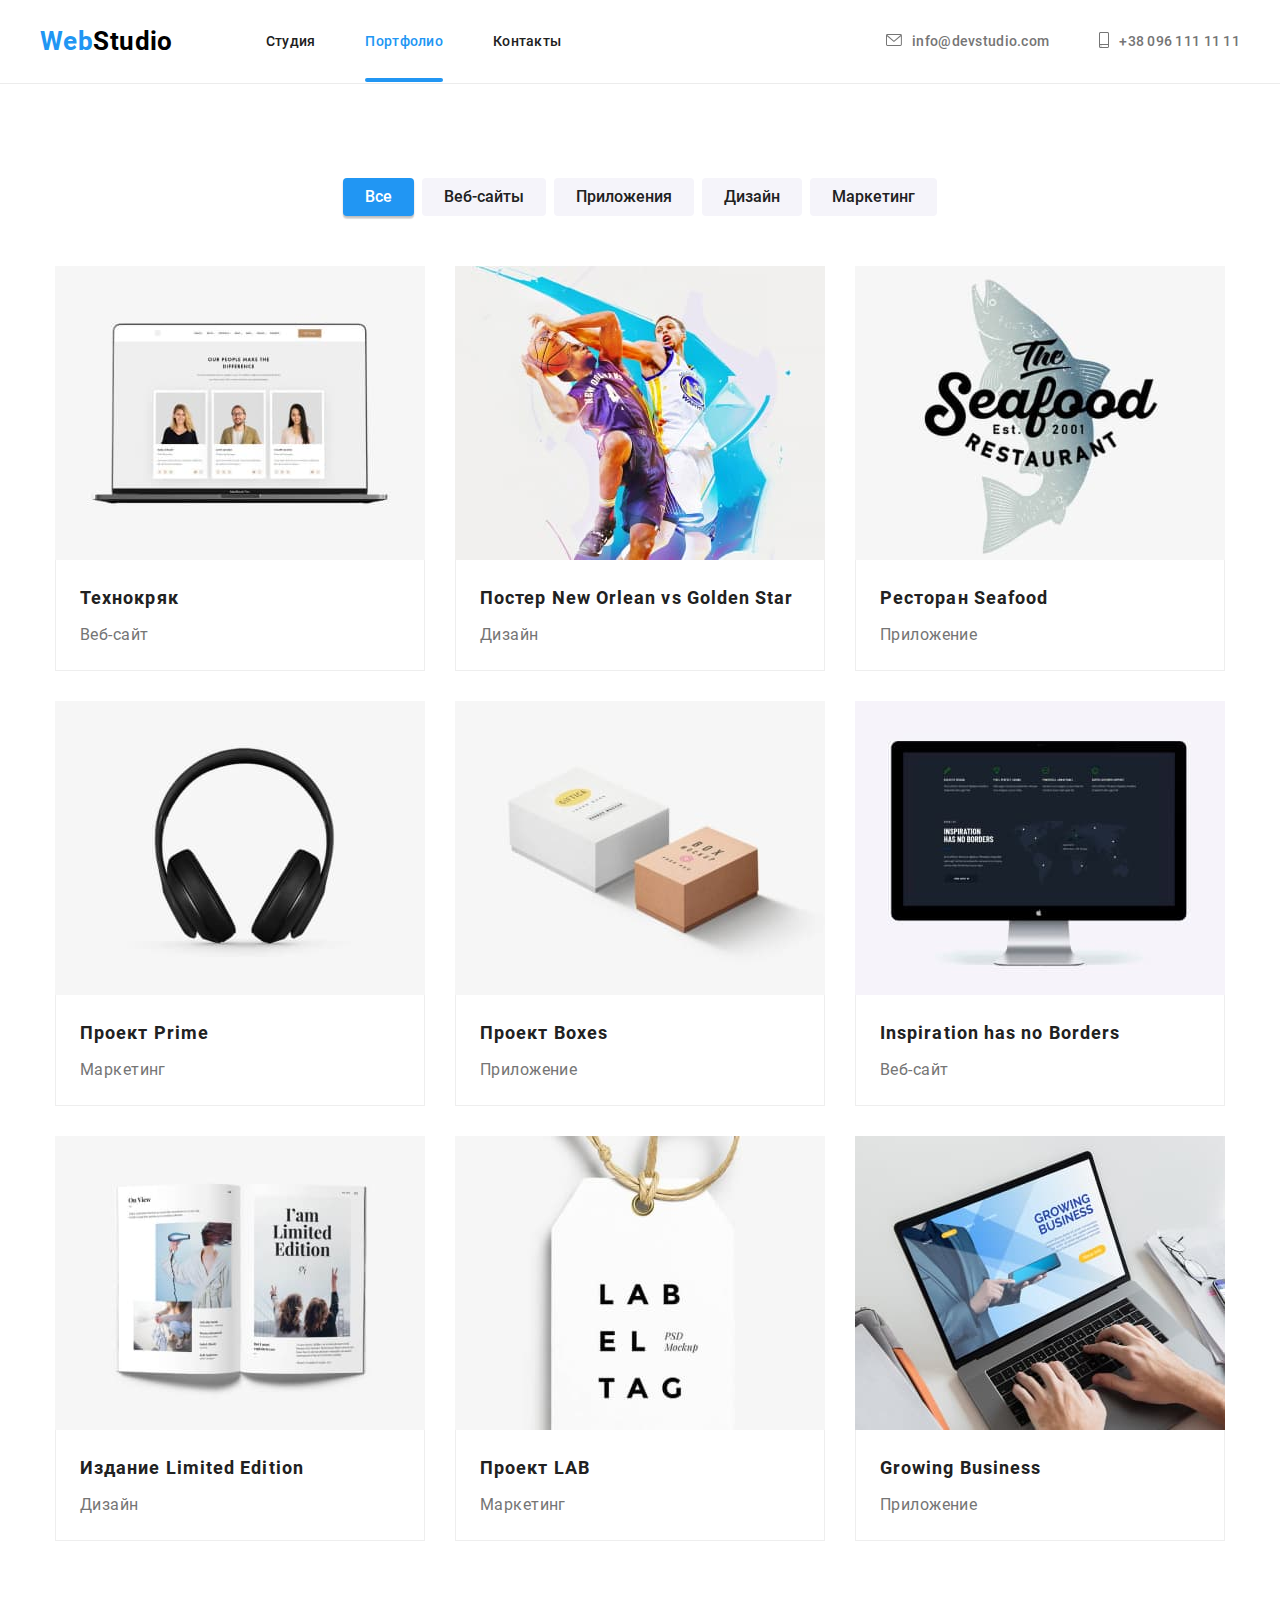
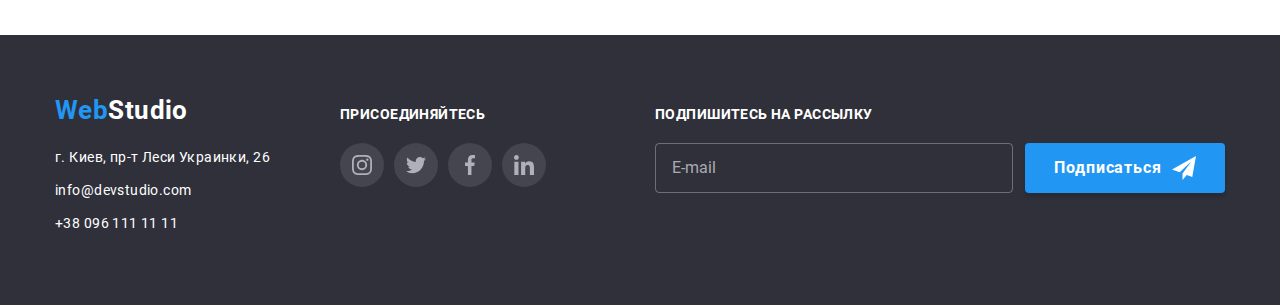
==== portfolio.html @ 5eff4877 "started HW08" ====
<!DOCTYPE html>
<html lang="ru">
  <head>
    <meta charset="UTF-8" />
    <meta http-equiv="X-UA-Compatible" content="IE=edge" />
    <meta name="viewport" content="width=device-width, initial-scale=1.0" />
    <title>WebStudio-Portfolio</title>
    <link rel="stylesheet" href="./css/main.min.css" />
  </head>
  <body>
    <!-- HEADER -->
    <header class="header" id="header">
      <div class="header__container container">
        <nav class="navigation">
          <a href="./index.html" class="logo link navigation__logo" lang="en"
            ><span class="logo__accent">Web</span>Studio</a
          >
          <ul class="navigation__list list">
            <li class="navigation__item">
              <a class="navigation__link link" href="./index.html">Студия</a>
            </li>
            <li class="navigation__item">
              <a class="navigation__link navigation__link--current link" href="./portfolio.html"
                >Портфолио</a
              >
            </li>
            <li class="navigation__item">
              <a class="navigation__link link" href="#contacts">Контакты</a>
            </li>
          </ul>
        </nav>
        <ul class="contacts list header__contacts">
          <li class="contacts__item">
            <a class="contacts__link link" href="mailto:info@devstudio.com" lang="en">
              <span class="contacts__iconwrapper">
                <svg class="contacts__icon contacts__icon--mail" width="16" height="12">
                  <use href="./images/icons.svg#mail"></use>
                </svg>
              </span>
              <span class="contacts__text">info@devstudio.com</span>
            </a>
          </li>
          <li class="contact__item">
            <a class="contacts__link link" href="tel:+380961111111">
              <span class="contacts__iconwrapper">
                <svg class="contacts__icon contacts__icon--phone" width="10" height="16">
                  <use href="./images/icons.svg#smartphone"></use>
                </svg>
              </span>
              <span class="contacts__text">+38 096 111 11 11</span>
            </a>
          </li>
        </ul>
      </div>
    </header>

    <main>
      <!-- COLLECTION -->
      <section class="section">
        <div class="container">
          <h2 class="title title--section visually-hidden">Портфолио</h2>
          <ul class="filters list">
            <li class="filters__item">
              <button type="button" class="filters__button filters__button--current button-base">
                Все
              </button>
            </li>
            <li class="filters__item">
              <button type="button" class="filters__button button-base">Веб-сайты</button>
            </li>
            <li class="filters__item">
              <button type="button" class="filters__button button-base">Приложения</button>
            </li>
            <li class="filters__item">
              <button type="button" class="filters__button button-base">Дизайн</button>
            </li>
            <li class="filters__item">
              <button type="button" class="filters__button button-base">Маркетинг</button>
            </li>
          </ul>
          <ul class="collection list">
            <li class="collection__item">
              <a href="#" class="collection__link link">
                <div class="product">
                  <div class="overlay-container product__container">
                    <img
                      class="product__img"
                      src="./images/portfolio/technocriak.jpg"
                      alt="Постер сайта Технокряк"
                      width="370"
                      height="294"
                    />
                    <div class="overlay">
                      <p class="overlay__content">
                        Технокряк это современная площадка распространения коронавируса. Компании
                        используют эту платформу для цифрового шпионажа и атак на защищённые сервера
                        конкурентов.
                      </p>
                    </div>
                  </div>
                  <div class="product__description">
                    <h3 class="product__title">Технокряк</h3>
                    <p class="product__text">Веб-сайт</p>
                  </div>
                </div>
              </a>
            </li>
            <li class="collection__item">
              <a href="#" class="collection__link link">
                <div class="product">
                  <div class="overlay-container product__container">
                    <img
                      class="product__img"
                      src="./images/portfolio/new-orlean.jpg"
                      alt="Постер New Orlean vs Golden Star"
                      width="370"
                      height="294"
                    />
                    <div class="overlay">
                      <p class="overlay__content">
                        Lorem ipsum dolor sit amet consectetur adipisicing elit. Recusandae
                        voluptatem pariatur voluptatibus aut? Culpa adipisci, quam nesciunt pariatur
                        exercitationem dignissimos?
                      </p>
                    </div>
                  </div>
                  <div class="product__description">
                    <h3 class="product__title">
                      Постер <span lang="en">New Orlean vs Golden Star</span>
                    </h3>
                    <p class="product__text">Дизайн</p>
                  </div>
                </div>
              </a>
            </li>
            <li class="collection__item">
              <a href="#" class="collection__link link">
                <div class="product">
                  <div class="overlay-container product__container">
                    <img
                      class="product__img"
                      src="./images/portfolio/seafood.jpg"
                      alt="Постер приложения Ресторан Seafood"
                      width="370"
                      height="294"
                    />
                    <div class="overlay">
                      <p class="overlay__content">
                        Lorem ipsum dolor sit amet consectetur, adipisicing elit. Velit sint maiores
                        atque magnam ab praesentium autem expedita quo itaque delectus?
                      </p>
                    </div>
                  </div>
                  <div class="product__description">
                    <h3 class="product__title">Ресторан <span lang="en">Seafood</span></h3>
                    <p class="product__text">Приложение</p>
                  </div>
                </div>
              </a>
            </li>
            <li class="collection__item">
              <a href="#" class="collection__link link">
                <div class="product">
                  <div class="overlay-container product__container">
                    <img
                      class="product__img"
                      src="./images/portfolio/prime.jpg"
                      alt="Постер Проект Prime"
                      width="370"
                      height="294"
                    />
                    <div class="overlay">
                      <p class="overlay__content">
                        Lorem ipsum dolor sit amet consectetur adipisicing elit. Quibusdam iusto
                        eius facilis debitis obcaecati nulla optio eos blanditiis tempora molestias.
                      </p>
                    </div>
                  </div>
                  <div class="product__description">
                    <h3 class="product__title">Проект <span lang="en">Prime</span></h3>
                    <p class="product__text">Маркетинг</p>
                  </div>
                </div>
              </a>
            </li>
            <li class="collection__item">
              <a href="#" class="collection__link link">
                <div class="product">
                  <div class="overlay-container product__container">
                    <img
                      class="product__img"
                      src="./images/portfolio/boxes.jpg"
                      alt="Постер приложения Проект Boxes"
                      width="370"
                      height="294"
                    />
                    <div class="overlay">
                      <p class="overlay__content">
                        Lorem ipsum dolor sit amet consectetur adipisicing elit. Reiciendis labore
                        totam minus doloremque ut obcaecati itaque quo exercitationem? Deleniti,
                        soluta.
                      </p>
                    </div>
                  </div>
                  <div class="product__description">
                    <h3 class="product__title">Проект <span lang="en">Boxes</span></h3>
                    <p class="product__text">Приложение</p>
                  </div>
                </div>
              </a>
            </li>
            <li class="collection__item">
              <a href="#" class="collection__link link">
                <div class="product">
                  <div class="overlay-container product__container">
                    <img
                      class="product__img"
                      src="./images/portfolio/borders.jpg"
                      alt="Постер сайта Inspiration has no Borders"
                      width="370"
                      height="294"
                    />
                    <div class="overlay">
                      <p class="overlay__content">
                        Lorem ipsum dolor sit amet consectetur adipisicing elit. Sunt harum
                        provident officia nihil beatae suscipit pariatur modi et recusandae omnis.
                      </p>
                    </div>
                  </div>
                  <div class="product__description">
                    <h3 class="product__title" lang="en">Inspiration has no Borders</h3>
                    <p class="product__text">Веб-сайт</p>
                  </div>
                </div>
              </a>
            </li>
            <li class="collection__item">
              <a href="#" class="collection__link link">
                <div class="product">
                  <div class="overlay-container product__container">
                    <img
                      class="product__img"
                      src="./images/portfolio/limited-edition.jpg"
                      alt="Постер Издание Limited Edition"
                      width="370"
                      height="294"
                    />
                    <div class="overlay">
                      <p class="overlay__content">
                        Lorem ipsum dolor sit amet consectetur adipisicing elit. Quia impedit vero
                        quibusdam veritatis ex eius recusandae ad, placeat iure fuga?
                      </p>
                    </div>
                  </div>
                  <div class="product__description">
                    <h3 class="product__title">Издание <span lang="en">Limited Edition</span></h3>
                    <p class="product__text">Дизайн</p>
                  </div>
                </div>
              </a>
            </li>
            <li class="collection__item">
              <a href="#" class="collection__link link">
                <div class="product">
                  <div class="overlay-container product__container">
                    <img
                      class="product__img"
                      src="./images/portfolio/lab.jpg"
                      alt="Постер Проект LAB"
                      width="370"
                      height="294"
                    />
                    <div class="overlay">
                      <p class="overlay__content">
                        Lorem ipsum dolor sit amet consectetur adipisicing elit. Quibusdam, quas. Ad
                        corporis sint temporibus! Architecto tempora laborum molestiae quae maxime.
                      </p>
                    </div>
                  </div>
                  <div class="product__description">
                    <h3 class="product__title">Проект <span lang="en">LAB</span></h3>
                    <p class="product__text">Маркетинг</p>
                  </div>
                </div>
              </a>
            </li>
            <li class="collection__item">
              <a href="#" class="collection__link link">
                <div class="product">
                  <div class="overlay-container product__container">
                    <img
                      class="product__img"
                      src="./images/portfolio/growing-business.jpg"
                      alt="Постер приложения Growing Business"
                      width="370"
                      height="294"
                    />
                    <div class="overlay">
                      <p class="overlay__content">
                        Lorem ipsum dolor sit amet consectetur adipisicing elit. Consequuntur
                        repellendus aperiam porro illo, assumenda nemo distinctio dolor! In, eius
                        quisquam.
                      </p>
                    </div>
                  </div>
                  <div class="product__description">
                    <h3 class="product__title" lang="en">Growing Business</h3>
                    <p class="product__text">Приложение</p>
                  </div>
                </div>
              </a>
            </li>
          </ul>
        </div>
      </section>
    </main>

    <!-- FOOTER -->
    <footer class="footer">
      <div class="container container--footer">
        <div class="footer__adress">
          <a class="logo logo--footer link" href="#header" lang="en"
            ><span class="logo__accent">Web</span>Studio</a
          >

          <address class="adress" id="contacts">
            <a
              class="adress__link link"
              href="https://goo.gl/maps/bzyYuuLkhP41vMup8"
              target="_blank"
              rel="noopener noreferrer"
              >г. Киев, пр-т Леси Украинки, 26</a
            >

            <ul class="adress__list list">
              <li class="adress__item">
                <a
                  class="adress__link adress__link--mail link"
                  href="mailto:info@devstudio.com"
                  lang="en"
                  >info@devstudio.com</a
                >
              </li>
              <li class="adress__item">
                <a class="adress__link adress__link--tel link" href="tel:+380961111111"
                  >+38 096 111 11 11</a
                >
              </li>
            </ul>
          </address>
        </div>
        <div class="footer__social">
          <p class="footer__title">присоединяйтесь</p>
          <ul class="social list">
            <li class="social__item">
              <a href="#" class="social__link social__link--footer link">
                <svg class="social__icon" width="20" height="20">
                  <use href="./images/icons.svg#instagram"></use>
                </svg>
              </a>
            </li>
            <li class="social__item">
              <a href="#" class="social__link social__link--footer link">
                <svg class="social__icon" width="20" height="20">
                  <use href="./images/icons.svg#twitter"></use>
                </svg>
              </a>
            </li>
            <li class="social__item">
              <a href="#" class="social__link social__link--footer link">
                <svg class="social__icon" width="20" height="20">
                  <use href="./images/icons.svg#facebook"></use>
                </svg>
              </a>
            </li>
            <li class="social__item">
              <a href="#" class="social__link social__link--footer link">
                <svg class="social__icon" width="20" height="20">
                  <use href="./images/icons.svg#linkedin"></use>
                </svg>
              </a>
            </li>
          </ul>
        </div>
        <div class="footer__subscription">
          <p class="footer__title">подпишитесь на рассылку</p>
          <form name="subscribe-form" class="footer__form">
            <input type="email" name="email" placeholder="E-mail" class="footer__input" required />
            <button type="submit" class="button button-base">
              <span class="button__container">
                <span class="button__text">Подписаться</span>
                <span class="button__iconwrapper">
                  <svg class="button__icon" width="24" height="24">
                    <use href="./images/icons.svg#subscribe"></use>
                  </svg>
                </span>
              </span>
            </button>
          </form>
        </div>
      </div>
    </footer>
  </body>
</html>
---- css/main.min.css ----
@font-face{font-family:'Raleway';font-style:normal;font-weight:700;src:url("../fonts/raleway/raleway-v22-latin-700.eot");src:local(""),url("../fonts/raleway/raleway-v22-latin-700.eot?#iefix") format("embedded-opentype"),url("../fonts/raleway/raleway-v22-latin-700.woff2") format("woff2"),url("../fonts/raleway/raleway-v22-latin-700.woff") format("woff"),url("../fonts/raleway/raleway-v22-latin-700.ttf") format("truetype"),url("../fonts/raleway/raleway-v22-latin-700.svg#Raleway") format("svg")}@font-face{font-family:'Roboto';font-style:normal;font-weight:400;src:url("../fonts/roboto/roboto-v27-latin_cyrillic-regular.eot");src:local(""),url("../fonts/roboto/roboto-v27-latin_cyrillic-regular.eot?#iefix") format("embedded-opentype"),url("../fonts/roboto/roboto-v27-latin_cyrillic-regular.woff2") format("woff2"),url("../fonts/roboto/roboto-v27-latin_cyrillic-regular.woff") format("woff"),url("../fonts/roboto/roboto-v27-latin_cyrillic-regular.ttf") format("truetype"),url("../fonts/roboto/roboto-v27-latin_cyrillic-regular.svg#Roboto") format("svg")}@font-face{font-family:'Roboto';font-style:normal;font-weight:500;src:url("../fonts/roboto/roboto-v27-latin_cyrillic-500.eot");src:local(""),url("../fonts/roboto/roboto-v27-latin_cyrillic-500.eot?#iefix") format("embedded-opentype"),url("../fonts/roboto/roboto-v27-latin_cyrillic-500.woff2") format("woff2"),url("../fonts/roboto/roboto-v27-latin_cyrillic-500.woff") format("woff"),url("../fonts/roboto/roboto-v27-latin_cyrillic-500.ttf") format("truetype"),url("../fonts/roboto/roboto-v27-latin_cyrillic-500.svg#Roboto") format("svg")}@font-face{font-family:'Roboto';font-style:normal;font-weight:700;src:url("../fonts/roboto/roboto-v27-latin_cyrillic-700.eot");src:local(""),url("../fonts/roboto/roboto-v27-latin_cyrillic-700.eot?#iefix") format("embedded-opentype"),url("../fonts/roboto/roboto-v27-latin_cyrillic-700.woff2") format("woff2"),url("../fonts/roboto/roboto-v27-latin_cyrillic-700.woff") format("woff"),url("../fonts/roboto/roboto-v27-latin_cyrillic-700.ttf") format("truetype"),url("../fonts/roboto/roboto-v27-latin_cyrillic-700.svg#Roboto") format("svg")}@font-face{font-family:'Roboto';font-style:normal;font-weight:900;src:url("../fonts/roboto/roboto-v27-latin_cyrillic-900.eot");src:local(""),url("../fonts/roboto/roboto-v27-latin_cyrillic-900.eot?#iefix") format("embedded-opentype"),url("../fonts/roboto/roboto-v27-latin_cyrillic-900.woff2") format("woff2"),url("../fonts/roboto/roboto-v27-latin_cyrillic-900.woff") format("woff"),url("../fonts/roboto/roboto-v27-latin_cyrillic-900.ttf") format("truetype"),url("../fonts/roboto/roboto-v27-latin_cyrillic-900.svg#Roboto") format("svg")}/*! modern-normalize v1.1.0 | MIT License | https://github.com/sindresorhus/modern-normalize */*,::before,::after{box-sizing:border-box}html{line-height:1.15;-webkit-text-size-adjust:100%;-moz-tab-size:4;tab-size:4}body{margin:0;font-family:system-ui,-apple-system,"Segoe UI",Roboto,Helvetica,Arial,sans-serif,"Apple Color Emoji","Segoe UI Emoji"}hr{height:0;color:inherit}abbr[title]{text-decoration:underline dotted}b,strong{font-weight:bolder}code,kbd,samp,pre{font-family:ui-monospace, SFMono-Regular, Consolas, 'Liberation Mono', Menlo, monospace;font-size:1em}small{font-size:80%}sub,sup{font-size:75%;line-height:0;position:relative;vertical-align:baseline}sub{bottom:-0.25em}sup{top:-0.5em}table{text-indent:0;border-color:inherit}button,input,optgroup,select,textarea{font-family:inherit;font-size:100%;line-height:1.15;margin:0}button,select{text-transform:none}button,[type='button'],[type='reset'],[type='submit']{-webkit-appearance:button}::-moz-focus-inner{border-style:none;padding:0}:-moz-focusring{outline:1px dotted ButtonText}:-moz-ui-invalid{box-shadow:none}legend{padding:0}progress{vertical-align:baseline}::-webkit-inner-spin-button,::-webkit-outer-spin-button{height:auto}[type='search']{-webkit-appearance:textfield;outline-offset:-2px}::-webkit-search-decoration{-webkit-appearance:none}::-webkit-file-upload-button{-webkit-appearance:button;font:inherit}summary{display:list-item}:root{--font-logotype: 'Raleway', serif, sans-serif;--main-font-regular: 'Roboto-main', serif, sans-serif;--secondary-font-regular: 'Roboto-main500', serif, sans-serif;--main-font-bold: 'Roboto-bold', serif, sans-serif;--main-font-black: 'Roboto-black', serif, sans-serif;--main-color-dark: #212121;--main-color-light: #ffffff;--secondary-color-dark: #000000;--secondary-color-light: #757575;--secondary-color-light-transp: rgba(255, 255, 255, 0.6);--background-color-dark: #2f303a;--background-color-light: #f5f4fa;--accent-color: #2196f3;--accent-color-hover: #188ce8;--icon-color-fill: #afb1b8;--header-color-border: #ececec;--main-text-size: 14px;--secondary-text-size: 16px;--main-text-letter-spacing: 0.03em;--main-transition-duration: 250ms;--main-transition-function: cubic-bezier(0.4, 0, 0.2, 1)}body{font-family:'Roboto', sans-serif;font-weight:400;font-size:var(--main-text-size);letter-spacing:var(--main-text-letter-spacing);color:var(--main-color-dark)}h1,h2,h3,h4,h5,h6,p,ul{font-size:inherit}img{display:block}h1,h2,h3,h4,h5,h6,p,ul{margin:0;padding:0}.section{padding:94px 0;text-align:center}.section--features{padding-bottom:47px}.section--services{padding-top:47px}.section--team{background-color:var(--background-color-light)}.container{margin:0 auto;padding:0 15px;max-width:1200px}.container--footer{display:flex}.list{list-style:none}.link{font-size:inherit;text-decoration:none;color:var(--main-color-dark)}.button-base{font-family:inherit;cursor:pointer;color:var(--main-color-dark)}.visually-hidden{position:absolute !important;clip:rect(1px 1px 1px 1px);clip:rect(1px, 1px, 1px, 1px);padding:0 !important;border:0 !important;height:1px !important;width:1px !important;overflow:hidden}.header{border-bottom:1px solid var(--header-color-border)}.header__container{display:flex;align-items:center;padding:24px 0 25px}.header__contacts{margin-left:auto}.navigation{display:flex;align-items:center}.navigation__logo{margin-right:93px}.navigation__list{display:flex;align-items:center}.navigation__item:not(:last-child){margin-right:50px}.navigation__link{display:block;padding:8px 0 7px;font-weight:500;line-height:1.14;letter-spacing:0.02em;transition:color var(--main-transition-duration) var(--main-transition-function)}.navigation__link:hover,.navigation__link:focus{color:var(--accent-color)}.navigation__link--current{position:relative;color:var(--accent-color)}.navigation__link--current::after{content:'';position:absolute;left:0;display:block;margin-top:29px;width:100%;height:4px;border-radius:2px;background-color:var(--accent-color)}.contacts{display:flex;align-items:center}.contacts__item:not(:last-child){margin-right:50px}.contacts__link{display:flex;align-items:center;padding:8px 0 6px;font-weight:500;line-height:1.14;letter-spacing:0.02em;color:var(--secondary-color-light);fill:var(--secondary-color-light);transition:color var(--main-transition-duration) var(--main-transition-function),fill var(--main-transition-duration) var(--main-transition-function)}.contacts__link:hover,.contacts__link:focus{color:var(--accent-color);fill:var(--accent-color)}.contacts__iconwrapper{margin-right:10px}.hero{margin:0 auto;padding:200px 0;max-width:1600px;min-height:600px;text-align:center;background-color:#c4c4c4;background-image:linear-gradient(rgba(47,48,58,0.4), rgba(47,48,58,0.4)),url(../images/studio/background-hero.jpg);background-size:cover;background-repeat:no-repeat;background-position:center}.hero__container{text-align:center}.hero__title{margin:0 auto 30px;max-width:610px;text-transform:uppercase;font-weight:900;font-size:44px;line-height:1.36;letter-spacing:0.06em;color:var(--main-color-light)}.features{display:flex;flex-wrap:wrap;margin-top:-30px;margin-left:-30px}.features__item{margin-top:30px;margin-left:30px;flex-basis:calc((100% - 120px) / 4);text-align:left}.features__container{display:flex;justify-content:center;align-items:center;margin-bottom:30px;height:120px;border-radius:4px;background-color:var(--background-color-light)}.features__title{margin-bottom:10px;text-transform:uppercase;font-weight:700;line-height:1.14}.features__text{line-height:1.71;color:var(--secondary-color-light)}.services{display:flex;flex-wrap:wrap;margin-top:-30px;margin-left:-30px}.services__item{margin-top:30px;margin-left:30px;flex-basis:calc((100% - 90px) / 3)}.services__container{position:absolute;bottom:0;left:0;padding:27px 15px;width:100%;text-align:center;background-color:var(--background-color-dark);opacity:0.8}.services__title{text-transform:uppercase;font-weight:700;line-height:1.14;color:var(--main-color-light)}.team{display:flex;flex-wrap:wrap;margin-top:-30px;margin-left:-30px}.team__item{margin-top:30px;margin-left:30px;flex-basis:calc((100% - 120px) / 4)}.teammate{margin:0 auto;border-radius:0px 0px 4px 4px;background-color:var(--main-color-light);box-shadow:0px 1px 3px rgba(0,0,0,0.12),0px 1px 1px rgba(0,0,0,0.14),0px 2px 1px rgba(0,0,0,0.2)}.teammate__container{padding:30px 0;font-size:var(--secondary-text-size);line-height:1.19}.teammate__title{margin-bottom:10px;font-weight:500;font-size:var(--secondary-text-size);line-height:1.19}.teammate__text{margin-bottom:16px;color:var(--secondary-color-light)}.clients{display:flex;flex-wrap:wrap;justify-content:left;margin-top:-30px;margin-left:-30px}.clients__item{width:170px;height:92px;margin-top:30px;margin-left:30px;flex-basis:calc((100% - 180px) / 6)}.clients__link{display:flex;justify-content:center;align-items:center;width:100%;height:100%;border:1px solid var(--icon-color-fill);border-radius:4px;fill:var(--icon-color-fill);transition:border-color var(--main-transition-duration) var(--main-transition-function),fill var(--main-transition-duration) var(--main-transition-function)}.clients__link:hover,.clients__link:focus{fill:var(--accent-color);border-color:var(--accent-color)}.footer{padding:60px 0;background-color:var(--background-color-dark)}.footer__adress{margin-right:70px}.footer__social{margin-top:12px;margin-right:93px}.footer__subscription{margin-top:12px;margin-left:auto}.footer__title{margin-bottom:20px;text-transform:uppercase;font-weight:700;font-size:var(--main-text-size);line-height:1.14;letter-spacing:var(--main-text-letter-spacing);color:var(--main-color-light)}.footer__form{display:flex;align-items:center}.footer__input{margin-right:12px;width:358px;padding:14px 16px;border:1px solid rgba(255,255,255,0.3);border-radius:4px;font-size:var(--secondary-text-size);line-height:1.25;color:var(--main-color-light);background-color:transparent;outline:none}.footer__input:focus{border-color:var(--accent-color)}.footer__input::placeholder{color:var(--secondary-color-light-transp)}.adress__item:not(:last-child){margin-bottom:9px}.adress__link{display:block;margin-bottom:9px;font-style:normal;line-height:1.71;color:var(--main-color-light);transition:color var(--main-transition-duration) var(--main-transition-function)}.adress__link:hover,.adress__link:focus{color:var(--accent-color)}.filters{display:flex;justify-content:center;margin-bottom:50px}.filters__item:not(:last-child){margin-right:8px}.filters__button{padding:6px 22px;border:none;border-radius:4px;text-align:center;font-weight:500;font-size:var(--secondary-text-size);line-height:1.63;background-color:var(--background-color-light);transition:color var(--main-transition-duration) var(--main-transition-function),background-color var(--main-transition-duration) var(--main-transition-function),box-shadow var(--main-transition-duration) var(--main-transition-function)}.filters__button--current{color:var(--main-color-light);background-color:var(--accent-color);box-shadow:0px 3px 1px rgba(0,0,0,0.1),0px 1px 2px rgba(0,0,0,0.08),0px 2px 2px rgba(0,0,0,0.12)}.filters__button:hover,.filters__button:focus{color:var(--main-color-light);background-color:var(--accent-color);box-shadow:0px 3px 1px rgba(0,0,0,0.1),0px 1px 2px rgba(0,0,0,0.08),0px 2px 2px rgba(0,0,0,0.12)}.collection{display:flex;flex-wrap:wrap;margin-top:-30px;margin-left:-30px}.collection__item{margin-top:30px;margin-left:30px;flex-basis:calc((100% - 90px) / 3)}.collection__link{display:block;transition:box-shadow var(--main-transition-duration) var(--main-transition-function)}.collection__link:hover,.collection__link:focus{box-shadow:0px 1px 1px rgba(0,0,0,0.12),0px 4px 4px rgba(0,0,0,0.06),1px 4px 6px rgba(0,0,0,0.16)}.collection__link:hover .overlay,.collection__link:focus .overlay{transform:translateY(-100%)}.product{margin:0 auto;box-sizing:border-box;background-color:var(--main-color-light)}.product__container{overflow:hidden}.product__description{margin:0;padding:20px 24px;border-left:1px solid #eeeeee;border-right:1px solid #eeeeee;border-bottom:1px solid #eeeeee;text-align:left}.product__title{margin-bottom:4px;font-weight:700;font-size:18px;line-height:2;letter-spacing:0.06em}.product__text{font-size:var(--secondary-text-size);line-height:1.88;color:var(--secondary-color-light)}.logo{display:block;font-weight:700;font-size:26px;line-height:1.19;color:var(--secondary-color-dark)}.logo--footer{margin-right:0;margin-bottom:20px;padding:0;color:var(--main-color-light)}.logo__accent{color:var(--accent-color)}.button{padding:10px;min-width:200px;border:none;border-radius:4px;font-weight:700;font-size:var(--secondary-text-size);line-height:1.88;text-align:center;letter-spacing:0.06em;color:var(--main-color-light);background-color:#2196f3;box-shadow:0px 4px 4px rgba(0,0,0,0.15);transition:background-color var(--main-transition-duration) var(--main-transition-function)}.button__container{display:flex;align-items:center;justify-content:center}.button__text{margin-right:10px}.button__iconwrapper{display:flex;justify-content:center;align-items:center;width:24px;height:24px;fill:var(--main-color-light)}.button:hover,.button:focus{background-color:var(--accent-color-hover)}.title{font-weight:700;font-size:36px;line-height:1.17}.title--section{margin-bottom:50px}.social{display:flex;justify-content:center}.social__item{width:44px;height:44px}.social__item:not(:last-child){margin-right:10px}.social__link{display:flex;justify-content:center;align-items:center;width:100%;height:100%;border-radius:50%;fill:var(--icon-color-fill);transition:background-color var(--main-transition-duration) var(--main-transition-function),fill var(--main-transition-duration) var(--main-transition-function)}.social__link--footer{background-color:rgba(255,255,255,0.1)}.social__link:hover,.social__link:focus{background-color:var(--accent-color);fill:var(--main-color-light)}.overlay-container{position:relative}.overlay{position:absolute;top:100%;left:0;padding:63px 24px;width:100%;height:100%;overflow-y:auto;background-color:rgba(33,150,243,0.9);transition:transform var(--main-transition-duration) var(--main-transition-function)}.overlay__content{text-align:left;font-size:18px;line-height:1.56;color:var(--main-color-light)}.backdrop{position:fixed;top:0;left:0;width:100vw;height:100vh;background-color:rgba(0,0,0,0.2);opacity:1;transition:opacity var(--main-transition-duration) var(--main-transition-function),visibility var(--main-transition-duration) var(--main-transition-function)}.backdrop.is-hidden{opacity:0;visibility:hidden;pointer-events:none}.modal{position:absolute;top:50%;left:50%;transform:translate(-50%, -50%) scale(1);width:528px;height:581px;border-radius:4px;background-color:var(--main-color-light);box-shadow:0px 1px 3px rgba(0,0,0,0.12),0px 1px 1px rgba(0,0,0,0.14),0px 2px 1px rgba(0,0,0,0.2);transition:transform var(--main-transition-duration) var(--main-transition-function)}.backdrop.is-hidden .modal{transform:translate(-50%, -50%) scale(0.5)}.modal__closer{position:absolute;top:8px;right:8px;display:flex;justify-content:center;align-items:center;width:30px;height:30px;border-radius:50%;border:1px solid rgba(0,0,0,0.1);cursor:pointer;background-color:var(--main-color-light);fill:var(--logo-color);transition:fill var(--main-transition-duration) var(--main-transition-function)}.modal__closer:hover,.modal__closer:focus{fill:var(--accent-color)}.form{padding:40px;display:flex;flex-direction:column}.form__group{margin-bottom:20px}.form__group--checkbox{margin-bottom:30px}.form__text{margin-bottom:12px;text-align:center;font-weight:700;font-size:20px;line-height:1.15}.form__container{display:flex;flex-direction:column;margin-bottom:10px}.form__container--comments{margin-bottom:0}.form__container--submit{display:flex;justify-content:center;align-items:center}.form__label{font-size:12px;line-height:1.17;letter-spacing:0.01em;color:var(--secondary-color-light)}.form__label--checkbox{display:flex;flex-direction:row;margin-bottom:0;align-items:center}.form__inputwrapper{position:relative;display:inline-block;width:100%;margin-top:4px;fill:var(--main-color-dark);transition:fill var(--main-transition-duration) var(--main-transition-function)}.form__input{padding-top:12px;padding-bottom:12px;padding-right:12px;padding-left:42px;width:100%;border:1px solid rgba(33,33,33,0.2);border-radius:4px;font-size:var(--secondary-text-size);outline:none;transition:border-color var(--main-transition-duration) var(--main-transition-function)}.form__input:focus{border-color:var(--accent-color)}.form__iconwrapper{position:absolute;top:50%;left:13px;transform:translateY(-50%);display:flex;justify-content:center;align-items:center;width:18px;height:18px;fill:var(--secondary-color-dark)}.form__input:focus+.form__iconwrapper{fill:var(--accent-color)}.form__textarea{margin-top:4px;width:100%;height:120px;padding:12px 16px;resize:none;height:120px;border-radius:4px;font-size:var(--secondary-text-size);outline:none;transition:border-color var(--main-transition-duration) var(--main-transition-function)}.form__textarea::placeholder{font-size:12px;line-height:1.17;letter-spacing:0.01em;color:rgba(117,117,117,0.5)}.form__textarea:placeholder-shown{border:1px solid rgba(33,33,33,0.2)}.form__textarea:not(:placeholder-shown),.form__textarea:focus{border-color:var(--accent-color)}.form__wrapper--checkbox{display:flex;justify-content:center;align-items:center;margin-right:7px;width:16px;height:15px;cursor:pointer;border:1px solid var(--main-color-dark);border-radius:2px;fill:var(--main-color-light)}.form__checkbox:checked+.form__wrapper--checkbox{border-color:var(--accent-color);background-color:var(--accent-color)}.form__check{width:100%;height:100%}.form__wrapper--text{line-height:1.71;color:var(--secondary-color-light)}.form__link{color:var(--accent-color);text-decoration:underline}
/*# sourceMappingURL=main.min.css.map */
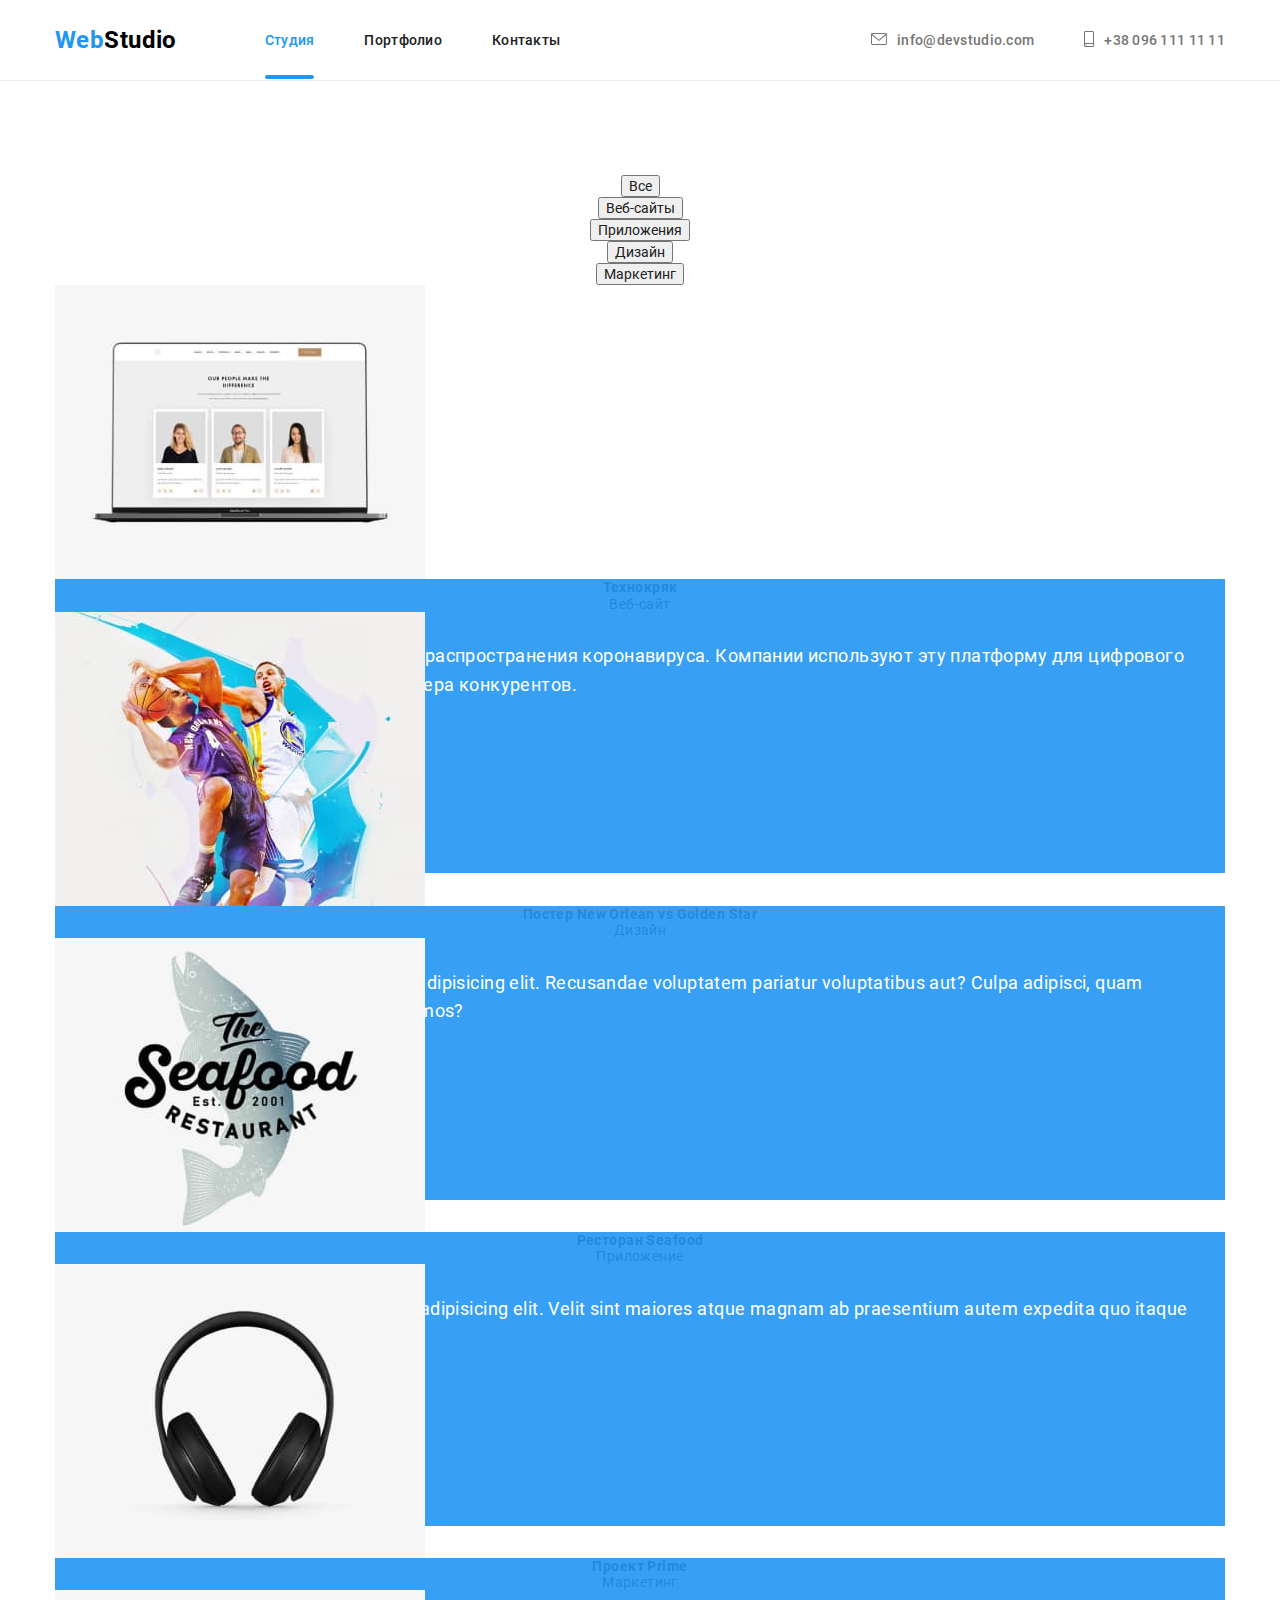
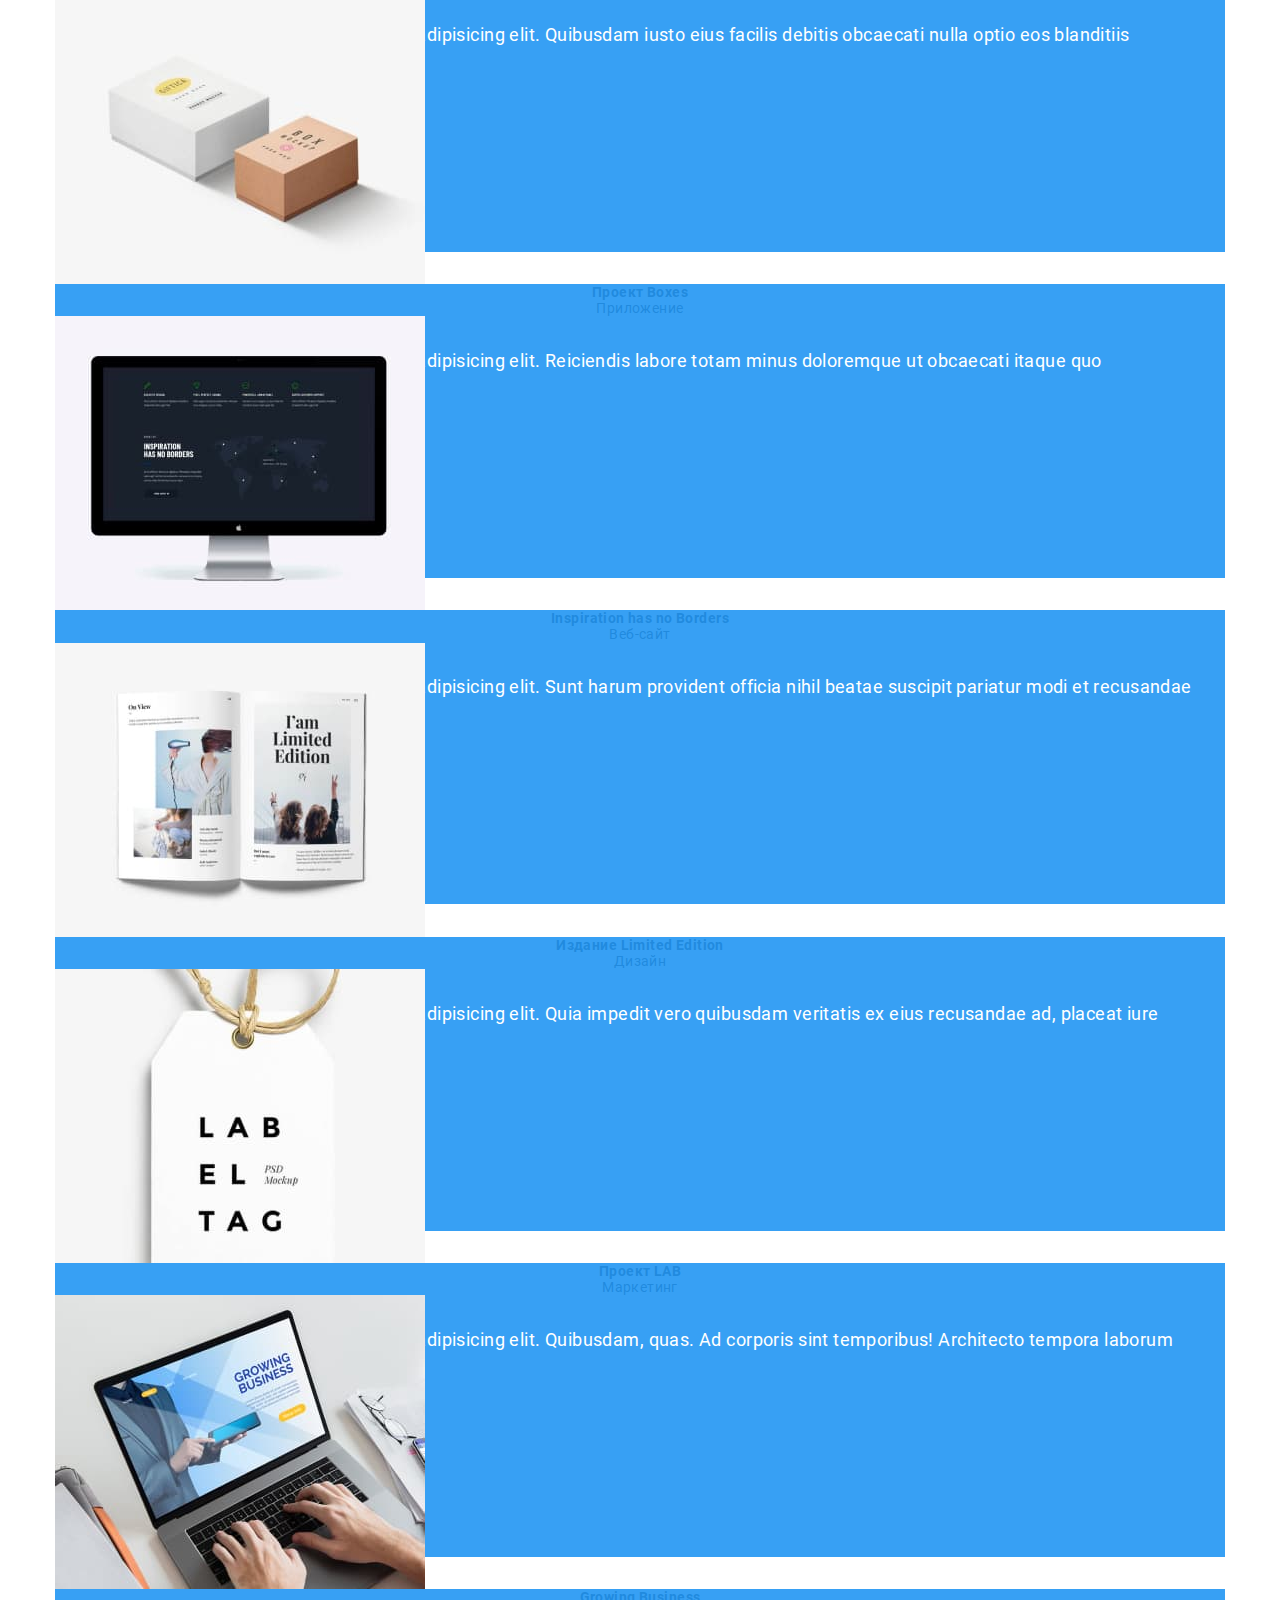
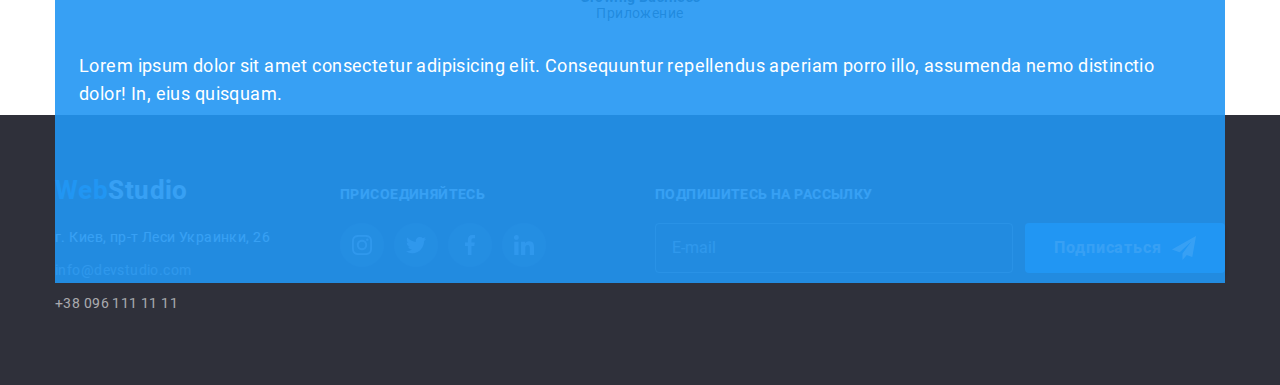
==== commit 19debe60: "header done" ====
--- a/portfolio.html
+++ b/portfolio.html
@@ -11,18 +11,27 @@
     <!-- HEADER -->
     <header class="header" id="header">
       <div class="header__container container">
+        <div class="menu">
+          <a href="./index.html" class="logo link" lang="en"
+            ><span class="logo__accent">Web</span>Studio</a
+          >
+          <div class="menu__container">
+            <svg class="menu__icon" width="40" height="40">
+              <use href="./images/icons.svg#menu"></use>
+            </svg>
+          </div>
+        </div>
+
         <nav class="navigation">
-          <a href="./index.html" class="logo link navigation__logo" lang="en"
-            ><span class="logo__accent">Web</span>Studio</a
+          <a href="./index.html" class="navigation__logo link" lang="en"
+            ><span class="navigation__logo--accent">Web</span>Studio</a
           >
           <ul class="navigation__list list">
             <li class="navigation__item">
-              <a class="navigation__link link" href="./index.html">Студия</a>
+              <a class="navigation__link navigation__link--current link" href="#header">Студия</a>
             </li>
             <li class="navigation__item">
-              <a class="navigation__link navigation__link--current link" href="./portfolio.html"
-                >Портфолио</a
-              >
+              <a class="navigation__link link" href="./portfolio.html">Портфолио</a>
             </li>
             <li class="navigation__item">
               <a class="navigation__link link" href="#contacts">Контакты</a>
@@ -319,8 +328,8 @@
     <footer class="footer">
       <div class="container container--footer">
         <div class="footer__adress">
-          <a class="logo logo--footer link" href="#header" lang="en"
-            ><span class="logo__accent">Web</span>Studio</a
+          <a class="footer__logo link" href="#header" lang="en"
+            ><span class="footer__logo--accent">Web</span>Studio</a
           >
 
           <address class="adress" id="contacts">
@@ -386,16 +395,18 @@
           <p class="footer__title">подпишитесь на рассылку</p>
           <form name="subscribe-form" class="footer__form">
             <input type="email" name="email" placeholder="E-mail" class="footer__input" required />
-            <button type="submit" class="button button-base">
-              <span class="button__container">
-                <span class="button__text">Подписаться</span>
-                <span class="button__iconwrapper">
-                  <svg class="button__icon" width="24" height="24">
-                    <use href="./images/icons.svg#subscribe"></use>
-                  </svg>
+            <div class="footer__wrapper">
+              <button type="submit" class="button button-base">
+                <span class="button__container">
+                  <span class="button__text">Подписаться</span>
+                  <span class="button__iconwrapper">
+                    <svg class="button__icon" width="24" height="24">
+                      <use href="./images/icons.svg#subscribe"></use>
+                    </svg>
+                  </span>
                 </span>
-              </span>
-            </button>
+              </button>
+            </div>
           </form>
         </div>
       </div>
--- a/css/main.min.css
+++ b/css/main.min.css
@@ -1,2 +1,2 @@
-@font-face{font-family:'Raleway';font-style:normal;font-weight:700;src:url("../fonts/raleway/raleway-v22-latin-700.eot");src:local(""),url("../fonts/raleway/raleway-v22-latin-700.eot?#iefix") format("embedded-opentype"),url("../fonts/raleway/raleway-v22-latin-700.woff2") format("woff2"),url("../fonts/raleway/raleway-v22-latin-700.woff") format("woff"),url("../fonts/raleway/raleway-v22-latin-700.ttf") format("truetype"),url("../fonts/raleway/raleway-v22-latin-700.svg#Raleway") format("svg")}@font-face{font-family:'Roboto';font-style:normal;font-weight:400;src:url("../fonts/roboto/roboto-v27-latin_cyrillic-regular.eot");src:local(""),url("../fonts/roboto/roboto-v27-latin_cyrillic-regular.eot?#iefix") format("embedded-opentype"),url("../fonts/roboto/roboto-v27-latin_cyrillic-regular.woff2") format("woff2"),url("../fonts/roboto/roboto-v27-latin_cyrillic-regular.woff") format("woff"),url("../fonts/roboto/roboto-v27-latin_cyrillic-regular.ttf") format("truetype"),url("../fonts/roboto/roboto-v27-latin_cyrillic-regular.svg#Roboto") format("svg")}@font-face{font-family:'Roboto';font-style:normal;font-weight:500;src:url("../fonts/roboto/roboto-v27-latin_cyrillic-500.eot");src:local(""),url("../fonts/roboto/roboto-v27-latin_cyrillic-500.eot?#iefix") format("embedded-opentype"),url("../fonts/roboto/roboto-v27-latin_cyrillic-500.woff2") format("woff2"),url("../fonts/roboto/roboto-v27-latin_cyrillic-500.woff") format("woff"),url("../fonts/roboto/roboto-v27-latin_cyrillic-500.ttf") format("truetype"),url("../fonts/roboto/roboto-v27-latin_cyrillic-500.svg#Roboto") format("svg")}@font-face{font-family:'Roboto';font-style:normal;font-weight:700;src:url("../fonts/roboto/roboto-v27-latin_cyrillic-700.eot");src:local(""),url("../fonts/roboto/roboto-v27-latin_cyrillic-700.eot?#iefix") format("embedded-opentype"),url("../fonts/roboto/roboto-v27-latin_cyrillic-700.woff2") format("woff2"),url("../fonts/roboto/roboto-v27-latin_cyrillic-700.woff") format("woff"),url("../fonts/roboto/roboto-v27-latin_cyrillic-700.ttf") format("truetype"),url("../fonts/roboto/roboto-v27-latin_cyrillic-700.svg#Roboto") format("svg")}@font-face{font-family:'Roboto';font-style:normal;font-weight:900;src:url("../fonts/roboto/roboto-v27-latin_cyrillic-900.eot");src:local(""),url("../fonts/roboto/roboto-v27-latin_cyrillic-900.eot?#iefix") format("embedded-opentype"),url("../fonts/roboto/roboto-v27-latin_cyrillic-900.woff2") format("woff2"),url("../fonts/roboto/roboto-v27-latin_cyrillic-900.woff") format("woff"),url("../fonts/roboto/roboto-v27-latin_cyrillic-900.ttf") format("truetype"),url("../fonts/roboto/roboto-v27-latin_cyrillic-900.svg#Roboto") format("svg")}/*! modern-normalize v1.1.0 | MIT License | https://github.com/sindresorhus/modern-normalize */*,::before,::after{box-sizing:border-box}html{line-height:1.15;-webkit-text-size-adjust:100%;-moz-tab-size:4;tab-size:4}body{margin:0;font-family:system-ui,-apple-system,"Segoe UI",Roboto,Helvetica,Arial,sans-serif,"Apple Color Emoji","Segoe UI Emoji"}hr{height:0;color:inherit}abbr[title]{text-decoration:underline dotted}b,strong{font-weight:bolder}code,kbd,samp,pre{font-family:ui-monospace, SFMono-Regular, Consolas, 'Liberation Mono', Menlo, monospace;font-size:1em}small{font-size:80%}sub,sup{font-size:75%;line-height:0;position:relative;vertical-align:baseline}sub{bottom:-0.25em}sup{top:-0.5em}table{text-indent:0;border-color:inherit}button,input,optgroup,select,textarea{font-family:inherit;font-size:100%;line-height:1.15;margin:0}button,select{text-transform:none}button,[type='button'],[type='reset'],[type='submit']{-webkit-appearance:button}::-moz-focus-inner{border-style:none;padding:0}:-moz-focusring{outline:1px dotted ButtonText}:-moz-ui-invalid{box-shadow:none}legend{padding:0}progress{vertical-align:baseline}::-webkit-inner-spin-button,::-webkit-outer-spin-button{height:auto}[type='search']{-webkit-appearance:textfield;outline-offset:-2px}::-webkit-search-decoration{-webkit-appearance:none}::-webkit-file-upload-button{-webkit-appearance:button;font:inherit}summary{display:list-item}:root{--font-logotype: 'Raleway', serif, sans-serif;--main-font-regular: 'Roboto-main', serif, sans-serif;--secondary-font-regular: 'Roboto-main500', serif, sans-serif;--main-font-bold: 'Roboto-bold', serif, sans-serif;--main-font-black: 'Roboto-black', serif, sans-serif;--main-color-dark: #212121;--main-color-light: #ffffff;--secondary-color-dark: #000000;--secondary-color-light: #757575;--secondary-color-light-transp: rgba(255, 255, 255, 0.6);--background-color-dark: #2f303a;--background-color-light: #f5f4fa;--accent-color: #2196f3;--accent-color-hover: #188ce8;--icon-color-fill: #afb1b8;--header-color-border: #ececec;--main-text-size: 14px;--secondary-text-size: 16px;--main-text-letter-spacing: 0.03em;--main-transition-duration: 250ms;--main-transition-function: cubic-bezier(0.4, 0, 0.2, 1)}body{font-family:'Roboto', sans-serif;font-weight:400;font-size:var(--main-text-size);letter-spacing:var(--main-text-letter-spacing);color:var(--main-color-dark)}h1,h2,h3,h4,h5,h6,p,ul{font-size:inherit}img{display:block}h1,h2,h3,h4,h5,h6,p,ul{margin:0;padding:0}.section{padding:94px 0;text-align:center}.section--features{padding-bottom:47px}.section--services{padding-top:47px}.section--team{background-color:var(--background-color-light)}.container{margin:0 auto;padding:0 15px;max-width:1200px}.container--footer{display:flex}.list{list-style:none}.link{font-size:inherit;text-decoration:none;color:var(--main-color-dark)}.button-base{font-family:inherit;cursor:pointer;color:var(--main-color-dark)}.visually-hidden{position:absolute !important;clip:rect(1px 1px 1px 1px);clip:rect(1px, 1px, 1px, 1px);padding:0 !important;border:0 !important;height:1px !important;width:1px !important;overflow:hidden}.header{border-bottom:1px solid var(--header-color-border)}.header__container{display:flex;align-items:center;padding:24px 0 25px}.header__contacts{margin-left:auto}.navigation{display:flex;align-items:center}.navigation__logo{margin-right:93px}.navigation__list{display:flex;align-items:center}.navigation__item:not(:last-child){margin-right:50px}.navigation__link{display:block;padding:8px 0 7px;font-weight:500;line-height:1.14;letter-spacing:0.02em;transition:color var(--main-transition-duration) var(--main-transition-function)}.navigation__link:hover,.navigation__link:focus{color:var(--accent-color)}.navigation__link--current{position:relative;color:var(--accent-color)}.navigation__link--current::after{content:'';position:absolute;left:0;display:block;margin-top:29px;width:100%;height:4px;border-radius:2px;background-color:var(--accent-color)}.contacts{display:flex;align-items:center}.contacts__item:not(:last-child){margin-right:50px}.contacts__link{display:flex;align-items:center;padding:8px 0 6px;font-weight:500;line-height:1.14;letter-spacing:0.02em;color:var(--secondary-color-light);fill:var(--secondary-color-light);transition:color var(--main-transition-duration) var(--main-transition-function),fill var(--main-transition-duration) var(--main-transition-function)}.contacts__link:hover,.contacts__link:focus{color:var(--accent-color);fill:var(--accent-color)}.contacts__iconwrapper{margin-right:10px}.hero{margin:0 auto;padding:200px 0;max-width:1600px;min-height:600px;text-align:center;background-color:#c4c4c4;background-image:linear-gradient(rgba(47,48,58,0.4), rgba(47,48,58,0.4)),url(../images/studio/background-hero.jpg);background-size:cover;background-repeat:no-repeat;background-position:center}.hero__container{text-align:center}.hero__title{margin:0 auto 30px;max-width:610px;text-transform:uppercase;font-weight:900;font-size:44px;line-height:1.36;letter-spacing:0.06em;color:var(--main-color-light)}.features{display:flex;flex-wrap:wrap;margin-top:-30px;margin-left:-30px}.features__item{margin-top:30px;margin-left:30px;flex-basis:calc((100% - 120px) / 4);text-align:left}.features__container{display:flex;justify-content:center;align-items:center;margin-bottom:30px;height:120px;border-radius:4px;background-color:var(--background-color-light)}.features__title{margin-bottom:10px;text-transform:uppercase;font-weight:700;line-height:1.14}.features__text{line-height:1.71;color:var(--secondary-color-light)}.services{display:flex;flex-wrap:wrap;margin-top:-30px;margin-left:-30px}.services__item{margin-top:30px;margin-left:30px;flex-basis:calc((100% - 90px) / 3)}.services__container{position:absolute;bottom:0;left:0;padding:27px 15px;width:100%;text-align:center;background-color:var(--background-color-dark);opacity:0.8}.services__title{text-transform:uppercase;font-weight:700;line-height:1.14;color:var(--main-color-light)}.team{display:flex;flex-wrap:wrap;margin-top:-30px;margin-left:-30px}.team__item{margin-top:30px;margin-left:30px;flex-basis:calc((100% - 120px) / 4)}.teammate{margin:0 auto;border-radius:0px 0px 4px 4px;background-color:var(--main-color-light);box-shadow:0px 1px 3px rgba(0,0,0,0.12),0px 1px 1px rgba(0,0,0,0.14),0px 2px 1px rgba(0,0,0,0.2)}.teammate__container{padding:30px 0;font-size:var(--secondary-text-size);line-height:1.19}.teammate__title{margin-bottom:10px;font-weight:500;font-size:var(--secondary-text-size);line-height:1.19}.teammate__text{margin-bottom:16px;color:var(--secondary-color-light)}.clients{display:flex;flex-wrap:wrap;justify-content:left;margin-top:-30px;margin-left:-30px}.clients__item{width:170px;height:92px;margin-top:30px;margin-left:30px;flex-basis:calc((100% - 180px) / 6)}.clients__link{display:flex;justify-content:center;align-items:center;width:100%;height:100%;border:1px solid var(--icon-color-fill);border-radius:4px;fill:var(--icon-color-fill);transition:border-color var(--main-transition-duration) var(--main-transition-function),fill var(--main-transition-duration) var(--main-transition-function)}.clients__link:hover,.clients__link:focus{fill:var(--accent-color);border-color:var(--accent-color)}.footer{padding:60px 0;background-color:var(--background-color-dark)}.footer__adress{margin-right:70px}.footer__social{margin-top:12px;margin-right:93px}.footer__subscription{margin-top:12px;margin-left:auto}.footer__title{margin-bottom:20px;text-transform:uppercase;font-weight:700;font-size:var(--main-text-size);line-height:1.14;letter-spacing:var(--main-text-letter-spacing);color:var(--main-color-light)}.footer__form{display:flex;align-items:center}.footer__input{margin-right:12px;width:358px;padding:14px 16px;border:1px solid rgba(255,255,255,0.3);border-radius:4px;font-size:var(--secondary-text-size);line-height:1.25;color:var(--main-color-light);background-color:transparent;outline:none}.footer__input:focus{border-color:var(--accent-color)}.footer__input::placeholder{color:var(--secondary-color-light-transp)}.adress__item:not(:last-child){margin-bottom:9px}.adress__link{display:block;margin-bottom:9px;font-style:normal;line-height:1.71;color:var(--main-color-light);transition:color var(--main-transition-duration) var(--main-transition-function)}.adress__link:hover,.adress__link:focus{color:var(--accent-color)}.filters{display:flex;justify-content:center;margin-bottom:50px}.filters__item:not(:last-child){margin-right:8px}.filters__button{padding:6px 22px;border:none;border-radius:4px;text-align:center;font-weight:500;font-size:var(--secondary-text-size);line-height:1.63;background-color:var(--background-color-light);transition:color var(--main-transition-duration) var(--main-transition-function),background-color var(--main-transition-duration) var(--main-transition-function),box-shadow var(--main-transition-duration) var(--main-transition-function)}.filters__button--current{color:var(--main-color-light);background-color:var(--accent-color);box-shadow:0px 3px 1px rgba(0,0,0,0.1),0px 1px 2px rgba(0,0,0,0.08),0px 2px 2px rgba(0,0,0,0.12)}.filters__button:hover,.filters__button:focus{color:var(--main-color-light);background-color:var(--accent-color);box-shadow:0px 3px 1px rgba(0,0,0,0.1),0px 1px 2px rgba(0,0,0,0.08),0px 2px 2px rgba(0,0,0,0.12)}.collection{display:flex;flex-wrap:wrap;margin-top:-30px;margin-left:-30px}.collection__item{margin-top:30px;margin-left:30px;flex-basis:calc((100% - 90px) / 3)}.collection__link{display:block;transition:box-shadow var(--main-transition-duration) var(--main-transition-function)}.collection__link:hover,.collection__link:focus{box-shadow:0px 1px 1px rgba(0,0,0,0.12),0px 4px 4px rgba(0,0,0,0.06),1px 4px 6px rgba(0,0,0,0.16)}.collection__link:hover .overlay,.collection__link:focus .overlay{transform:translateY(-100%)}.product{margin:0 auto;box-sizing:border-box;background-color:var(--main-color-light)}.product__container{overflow:hidden}.product__description{margin:0;padding:20px 24px;border-left:1px solid #eeeeee;border-right:1px solid #eeeeee;border-bottom:1px solid #eeeeee;text-align:left}.product__title{margin-bottom:4px;font-weight:700;font-size:18px;line-height:2;letter-spacing:0.06em}.product__text{font-size:var(--secondary-text-size);line-height:1.88;color:var(--secondary-color-light)}.logo{display:block;font-weight:700;font-size:26px;line-height:1.19;color:var(--secondary-color-dark)}.logo--footer{margin-right:0;margin-bottom:20px;padding:0;color:var(--main-color-light)}.logo__accent{color:var(--accent-color)}.button{padding:10px;min-width:200px;border:none;border-radius:4px;font-weight:700;font-size:var(--secondary-text-size);line-height:1.88;text-align:center;letter-spacing:0.06em;color:var(--main-color-light);background-color:#2196f3;box-shadow:0px 4px 4px rgba(0,0,0,0.15);transition:background-color var(--main-transition-duration) var(--main-transition-function)}.button__container{display:flex;align-items:center;justify-content:center}.button__text{margin-right:10px}.button__iconwrapper{display:flex;justify-content:center;align-items:center;width:24px;height:24px;fill:var(--main-color-light)}.button:hover,.button:focus{background-color:var(--accent-color-hover)}.title{font-weight:700;font-size:36px;line-height:1.17}.title--section{margin-bottom:50px}.social{display:flex;justify-content:center}.social__item{width:44px;height:44px}.social__item:not(:last-child){margin-right:10px}.social__link{display:flex;justify-content:center;align-items:center;width:100%;height:100%;border-radius:50%;fill:var(--icon-color-fill);transition:background-color var(--main-transition-duration) var(--main-transition-function),fill var(--main-transition-duration) var(--main-transition-function)}.social__link--footer{background-color:rgba(255,255,255,0.1)}.social__link:hover,.social__link:focus{background-color:var(--accent-color);fill:var(--main-color-light)}.overlay-container{position:relative}.overlay{position:absolute;top:100%;left:0;padding:63px 24px;width:100%;height:100%;overflow-y:auto;background-color:rgba(33,150,243,0.9);transition:transform var(--main-transition-duration) var(--main-transition-function)}.overlay__content{text-align:left;font-size:18px;line-height:1.56;color:var(--main-color-light)}.backdrop{position:fixed;top:0;left:0;width:100vw;height:100vh;background-color:rgba(0,0,0,0.2);opacity:1;transition:opacity var(--main-transition-duration) var(--main-transition-function),visibility var(--main-transition-duration) var(--main-transition-function)}.backdrop.is-hidden{opacity:0;visibility:hidden;pointer-events:none}.modal{position:absolute;top:50%;left:50%;transform:translate(-50%, -50%) scale(1);width:528px;height:581px;border-radius:4px;background-color:var(--main-color-light);box-shadow:0px 1px 3px rgba(0,0,0,0.12),0px 1px 1px rgba(0,0,0,0.14),0px 2px 1px rgba(0,0,0,0.2);transition:transform var(--main-transition-duration) var(--main-transition-function)}.backdrop.is-hidden .modal{transform:translate(-50%, -50%) scale(0.5)}.modal__closer{position:absolute;top:8px;right:8px;display:flex;justify-content:center;align-items:center;width:30px;height:30px;border-radius:50%;border:1px solid rgba(0,0,0,0.1);cursor:pointer;background-color:var(--main-color-light);fill:var(--logo-color);transition:fill var(--main-transition-duration) var(--main-transition-function)}.modal__closer:hover,.modal__closer:focus{fill:var(--accent-color)}.form{padding:40px;display:flex;flex-direction:column}.form__group{margin-bottom:20px}.form__group--checkbox{margin-bottom:30px}.form__text{margin-bottom:12px;text-align:center;font-weight:700;font-size:20px;line-height:1.15}.form__container{display:flex;flex-direction:column;margin-bottom:10px}.form__container--comments{margin-bottom:0}.form__container--submit{display:flex;justify-content:center;align-items:center}.form__label{font-size:12px;line-height:1.17;letter-spacing:0.01em;color:var(--secondary-color-light)}.form__label--checkbox{display:flex;flex-direction:row;margin-bottom:0;align-items:center}.form__inputwrapper{position:relative;display:inline-block;width:100%;margin-top:4px;fill:var(--main-color-dark);transition:fill var(--main-transition-duration) var(--main-transition-function)}.form__input{padding-top:12px;padding-bottom:12px;padding-right:12px;padding-left:42px;width:100%;border:1px solid rgba(33,33,33,0.2);border-radius:4px;font-size:var(--secondary-text-size);outline:none;transition:border-color var(--main-transition-duration) var(--main-transition-function)}.form__input:focus{border-color:var(--accent-color)}.form__iconwrapper{position:absolute;top:50%;left:13px;transform:translateY(-50%);display:flex;justify-content:center;align-items:center;width:18px;height:18px;fill:var(--secondary-color-dark)}.form__input:focus+.form__iconwrapper{fill:var(--accent-color)}.form__textarea{margin-top:4px;width:100%;height:120px;padding:12px 16px;resize:none;height:120px;border-radius:4px;font-size:var(--secondary-text-size);outline:none;transition:border-color var(--main-transition-duration) var(--main-transition-function)}.form__textarea::placeholder{font-size:12px;line-height:1.17;letter-spacing:0.01em;color:rgba(117,117,117,0.5)}.form__textarea:placeholder-shown{border:1px solid rgba(33,33,33,0.2)}.form__textarea:not(:placeholder-shown),.form__textarea:focus{border-color:var(--accent-color)}.form__wrapper--checkbox{display:flex;justify-content:center;align-items:center;margin-right:7px;width:16px;height:15px;cursor:pointer;border:1px solid var(--main-color-dark);border-radius:2px;fill:var(--main-color-light)}.form__checkbox:checked+.form__wrapper--checkbox{border-color:var(--accent-color);background-color:var(--accent-color)}.form__check{width:100%;height:100%}.form__wrapper--text{line-height:1.71;color:var(--secondary-color-light)}.form__link{color:var(--accent-color);text-decoration:underline}
+@font-face{font-family:'Raleway';font-style:normal;font-weight:700;src:url("../fonts/raleway/raleway-v22-latin-700.eot");src:local(""),url("../fonts/raleway/raleway-v22-latin-700.eot?#iefix") format("embedded-opentype"),url("../fonts/raleway/raleway-v22-latin-700.woff2") format("woff2"),url("../fonts/raleway/raleway-v22-latin-700.woff") format("woff"),url("../fonts/raleway/raleway-v22-latin-700.ttf") format("truetype"),url("../fonts/raleway/raleway-v22-latin-700.svg#Raleway") format("svg")}@font-face{font-family:'Roboto';font-style:normal;font-weight:400;src:url("../fonts/roboto/roboto-v27-latin_cyrillic-regular.eot");src:local(""),url("../fonts/roboto/roboto-v27-latin_cyrillic-regular.eot?#iefix") format("embedded-opentype"),url("../fonts/roboto/roboto-v27-latin_cyrillic-regular.woff2") format("woff2"),url("../fonts/roboto/roboto-v27-latin_cyrillic-regular.woff") format("woff"),url("../fonts/roboto/roboto-v27-latin_cyrillic-regular.ttf") format("truetype"),url("../fonts/roboto/roboto-v27-latin_cyrillic-regular.svg#Roboto") format("svg")}@font-face{font-family:'Roboto';font-style:normal;font-weight:500;src:url("../fonts/roboto/roboto-v27-latin_cyrillic-500.eot");src:local(""),url("../fonts/roboto/roboto-v27-latin_cyrillic-500.eot?#iefix") format("embedded-opentype"),url("../fonts/roboto/roboto-v27-latin_cyrillic-500.woff2") format("woff2"),url("../fonts/roboto/roboto-v27-latin_cyrillic-500.woff") format("woff"),url("../fonts/roboto/roboto-v27-latin_cyrillic-500.ttf") format("truetype"),url("../fonts/roboto/roboto-v27-latin_cyrillic-500.svg#Roboto") format("svg")}@font-face{font-family:'Roboto';font-style:normal;font-weight:700;src:url("../fonts/roboto/roboto-v27-latin_cyrillic-700.eot");src:local(""),url("../fonts/roboto/roboto-v27-latin_cyrillic-700.eot?#iefix") format("embedded-opentype"),url("../fonts/roboto/roboto-v27-latin_cyrillic-700.woff2") format("woff2"),url("../fonts/roboto/roboto-v27-latin_cyrillic-700.woff") format("woff"),url("../fonts/roboto/roboto-v27-latin_cyrillic-700.ttf") format("truetype"),url("../fonts/roboto/roboto-v27-latin_cyrillic-700.svg#Roboto") format("svg")}@font-face{font-family:'Roboto';font-style:normal;font-weight:900;src:url("../fonts/roboto/roboto-v27-latin_cyrillic-900.eot");src:local(""),url("../fonts/roboto/roboto-v27-latin_cyrillic-900.eot?#iefix") format("embedded-opentype"),url("../fonts/roboto/roboto-v27-latin_cyrillic-900.woff2") format("woff2"),url("../fonts/roboto/roboto-v27-latin_cyrillic-900.woff") format("woff"),url("../fonts/roboto/roboto-v27-latin_cyrillic-900.ttf") format("truetype"),url("../fonts/roboto/roboto-v27-latin_cyrillic-900.svg#Roboto") format("svg")}/*! modern-normalize v1.1.0 | MIT License | https://github.com/sindresorhus/modern-normalize */*,::before,::after{box-sizing:border-box}html{line-height:1.15;-webkit-text-size-adjust:100%;-moz-tab-size:4;tab-size:4}body{margin:0;font-family:system-ui,-apple-system,"Segoe UI",Roboto,Helvetica,Arial,sans-serif,"Apple Color Emoji","Segoe UI Emoji"}hr{height:0;color:inherit}abbr[title]{text-decoration:underline dotted}b,strong{font-weight:bolder}code,kbd,samp,pre{font-family:ui-monospace, SFMono-Regular, Consolas, 'Liberation Mono', Menlo, monospace;font-size:1em}small{font-size:80%}sub,sup{font-size:75%;line-height:0;position:relative;vertical-align:baseline}sub{bottom:-0.25em}sup{top:-0.5em}table{text-indent:0;border-color:inherit}button,input,optgroup,select,textarea{font-family:inherit;font-size:100%;line-height:1.15;margin:0}button,select{text-transform:none}button,[type='button'],[type='reset'],[type='submit']{-webkit-appearance:button}::-moz-focus-inner{border-style:none;padding:0}:-moz-focusring{outline:1px dotted ButtonText}:-moz-ui-invalid{box-shadow:none}legend{padding:0}progress{vertical-align:baseline}::-webkit-inner-spin-button,::-webkit-outer-spin-button{height:auto}[type='search']{-webkit-appearance:textfield;outline-offset:-2px}::-webkit-search-decoration{-webkit-appearance:none}::-webkit-file-upload-button{-webkit-appearance:button;font:inherit}summary{display:list-item}:root{--font-logotype: 'Raleway', serif, sans-serif;--main-font-regular: 'Roboto-main', serif, sans-serif;--secondary-font-regular: 'Roboto-main500', serif, sans-serif;--main-font-bold: 'Roboto-bold', serif, sans-serif;--main-font-black: 'Roboto-black', serif, sans-serif;--main-color-dark: #212121;--main-color-light: #ffffff;--secondary-color-dark: #000000;--secondary-color-light: #757575;--secondary-color-light-transp: rgba(255, 255, 255, 0.6);--background-color-font: #c4c4c4;--background-color-dark: #2f303a;--background-color-light: #f5f4fa;--accent-color: #2196f3;--accent-color-hover: #188ce8;--icon-color-fill: #afb1b8;--header-color-border: #ececec;--main-text-size: 14px;--secondary-text-size: 16px;--main-text-letter-spacing: 0.03em;--main-transition-duration: 250ms;--main-transition-function: cubic-bezier(0.4, 0, 0.2, 1)}body{font-family:'Roboto', sans-serif;font-weight:400;font-size:var(--main-text-size);letter-spacing:var(--main-text-letter-spacing);color:var(--main-color-dark)}h1,h2,h3,h4,h5,h6,p,ul{font-size:inherit}img{display:block;max-width:100%;height:auto}h1,h2,h3,h4,h5,h6,p,ul{margin:0;padding:0}.section{padding:60px 0;text-align:center}.section--services{display:none}.section--team{background-color:var(--background-color-light)}.container{padding:0 15px;margin:0 auto}.container--footer{text-align:center}@media screen and (max-width: 767px){.container{max-width:480px}}@media screen and (min-width: 768px){.container{max-width:768px}.container--footer{display:flex;flex-wrap:wrap}}@media screen and (min-width: 1200px){.section{padding:94px 0}.section--features{padding-bottom:47px}.section--services{display:block;padding-top:47px}.container{max-width:1200px}.container--footer{display:flex;flex-wrap:nowrap}}.list{list-style:none}.link{font-size:inherit;text-decoration:none;color:var(--main-color-dark)}.button-base{font-family:inherit;cursor:pointer;color:var(--main-color-dark)}.visually-hidden{position:absolute !important;clip:rect(1px 1px 1px 1px);clip:rect(1px, 1px, 1px, 1px);padding:0 !important;border:0 !important;height:1px !important;width:1px !important;overflow:hidden}.header{border-bottom:1px solid var(--header-color-border)}.header__container{display:flex;align-items:center}.header__contacts{margin-left:auto}@media screen and (max-width: 767px){.header__container{padding-top:5px;padding-bottom:4px;padding-right:27px}}@media screen and (min-width: 768px){.header__container{padding-top:18px;padding-bottom:17px}}@media screen and (min-width: 1200px){.header__container{padding-top:23px;padding-bottom:23px}}@media screen and (max-width: 767px){.menu{display:flex;align-items:center;justify-content:space-between;width:100%}.menu__container{display:flex;align-items:center;justify-content:center;width:40px;height:40px;fill:var(--main-color-dark);transition:fill var(--main-transition-duration) var(--main-transition-function)}.menu__container:hover,.menu__container:focus{fill:var(--accent-color)}}@media screen and (min-width: 768px){.menu{display:none}}@media screen and (max-width: 767px){.navigation{display:none}}@media screen and (min-width: 768px){.navigation{display:flex;align-items:center}.navigation__logo{display:block;font-weight:700;font-size:24px;line-height:1.17;color:var(--secondary-color-dark);margin-right:88px}.navigation__logo--accent{color:var(--accent-color)}.navigation__list{display:flex;align-items:center}.navigation__item:not(:last-child){margin-right:50px}.navigation__link{display:block;padding:8px 0 7px;font-weight:500;line-height:1.14;letter-spacing:0.02em;transition:color var(--main-transition-duration) var(--main-transition-function)}.navigation__link:hover,.navigation__link:focus{color:var(--accent-color)}.navigation__link--current{position:relative;color:var(--accent-color)}.navigation__link--current::after{content:'';position:absolute;left:0;display:block;margin-top:27px;width:100%;height:4px;border-radius:2px;background-color:var(--accent-color)}}@media screen and (max-width: 767px){.contacts{display:none}}@media screen and (min-width: 768px){.contacts{display:flex;flex-direction:column}.contacts__item:not(:last-child){margin-bottom:10px}.contacts__link{display:flex;align-items:center;font-weight:500;font-size:12px;line-height:1.14;letter-spacing:0.02em;color:var(--secondary-color-light);fill:var(--secondary-color-light);transition:color var(--main-transition-duration) var(--main-transition-function),fill var(--main-transition-duration) var(--main-transition-function)}.contacts__link:hover,.contacts__link:focus{color:var(--accent-color);fill:var(--accent-color)}.contacts__iconwrapper{margin-right:10px}}@media screen and (min-width: 1200px){.contacts{flex-direction:row;align-items:center}.contacts__item:not(:last-child){margin-bottom:0;margin-right:50px}.contacts__link{padding:8px 0 6px;font-size:var(--main-text-size)}}.hero{margin:0 auto;padding:118px 0;max-width:767px;min-height:400px;text-align:center;background-image:linear-gradient(rgba(47,48,58,0.4), rgba(47,48,58,0.4)),url("../images/hero-bg/mobile/bg-hero-mobile.jpg");background-size:cover;background-repeat:no-repeat;background-position:center}@media screen and (min-device-pixel-ratio: 2), screen and (min-resolution: 192dpi), screen and (min-resolution: 2dppx){.hero{background-image:linear-gradient(rgba(47,48,58,0.4), rgba(47,48,58,0.4)),url("../images/hero-bg/mobile/bg-hero-mobile@2x.jpg")}}.hero__container{text-align:center}.hero__title{margin:0 auto 30px;max-width:360px;text-transform:uppercase;font-weight:900;font-size:26px;line-height:1.62;letter-spacing:0.06em;color:var(--main-color-light)}@media screen and (min-width: 768px){.hero{max-width:1199px;background-image:linear-gradient(rgba(47,48,58,0.4), rgba(47,48,58,0.4)),url("../images/hero-bg/tablet/bg-hero-tablet.jpg")}}@media screen and (min-width: 768px) and (min-device-pixel-ratio: 2), screen and (min-width: 768px) and (min-resolution: 192dpi), screen and (min-width: 768px) and (min-resolution: 2dppx){.hero{background-image:linear-gradient(rgba(47,48,58,0.4), rgba(47,48,58,0.4)),url("../images/hero-bg/tablet/bg-hero-tablet@2x.jpg")}}@media screen and (min-width: 1200px){.hero{padding:200px 0;max-width:1600px;min-height:600px;background-color:var(--background-color-font);background-image:linear-gradient(rgba(47,48,58,0.4), rgba(47,48,58,0.4)),url("../images/hero-bg/desktop/bg-hero-desktop.jpg")}}@media screen and (min-width: 1200px) and (min-device-pixel-ratio: 2), screen and (min-width: 1200px) and (min-resolution: 192dpi), screen and (min-width: 1200px) and (min-resolution: 2dppx){.hero{background-image:linear-gradient(rgba(47,48,58,0.4), rgba(47,48,58,0.4)),url("../images/hero-bg/desktop/bg-hero-desktop@2x.jpg")}}@media screen and (min-width: 1200px){.hero__title{max-width:610px;font-size:44px;line-height:1.36}}.features__item:not(:last-child){margin-bottom:30px}.features__container{display:flex;justify-content:center;align-items:center;margin-bottom:30px;width:100%;height:120px;border-radius:4px;background-color:var(--background-color-light)}.features__title{margin-bottom:10px;text-transform:uppercase;font-weight:700;line-height:1.14}.features__text{text-align:left;line-height:1.71;color:var(--secondary-color-light)}@media screen and (min-width: 768px){.features{display:flex;flex-wrap:wrap;margin-top:-30px;margin-left:-30px}.features__item{margin-top:30px;margin-left:30px;flex-basis:calc((100% - 60px) / 2);text-align:left}.features__item:not(:last-child){margin-bottom:0}}@media screen and (min-width: 1200px){.features__item{flex-basis:calc((100% - 120px) / 4)}}.services{display:flex;flex-wrap:wrap;margin-top:-30px;margin-left:-30px}.services__item{margin-top:30px;margin-left:30px;flex-basis:calc((100% - 90px) / 3)}.services__container{position:absolute;bottom:0;left:0;padding:27px 15px;width:100%;text-align:center;background-color:var(--background-color-dark);opacity:0.8}.services__title{text-transform:uppercase;font-weight:700;line-height:1.14;color:var(--main-color-light)}.team__item:not(:last-child){margin-bottom:30px}.team__item{max-width:450px}@media screen and (min-width: 768px){.team{display:flex;flex-wrap:wrap;margin-top:-30px;margin-left:-30px}.team__item:not(:last-child){margin-bottom:0}.team__item{margin-top:30px;margin-left:30px;flex-basis:calc((100% - 60px) / 2)}}@media screen and (min-width: 1200px){.team__item{flex-basis:calc((100% - 120px) / 4)}}.teammate{margin:0 auto;border-radius:0px 0px 4px 4px;background-color:var(--main-color-light);box-shadow:0px 1px 3px rgba(0,0,0,0.12),0px 1px 1px rgba(0,0,0,0.14),0px 2px 1px rgba(0,0,0,0.2)}.teammate__container{padding:30px 0 24px;font-size:var(--secondary-text-size);line-height:1.19}.teammate__title{margin-bottom:10px;font-weight:500;font-size:var(--secondary-text-size);line-height:1.19}.teammate__text{margin-bottom:16px;color:var(--secondary-color-light)}@media screen and (min-width: 1200px){.teammate__container{padding-bottom:30px}}.clients{display:flex;flex-wrap:wrap;justify-content:left;margin-top:-30px;margin-left:-30px}.clients__item{height:92px;margin-top:30px;margin-left:30px;flex-basis:calc((100% - 60px) / 2)}.clients__link{display:flex;justify-content:center;align-items:center;width:100%;height:100%;border:1px solid var(--icon-color-fill);border-radius:4px;fill:var(--icon-color-fill);transition:border-color var(--main-transition-duration) var(--main-transition-function),fill var(--main-transition-duration) var(--main-transition-function)}.clients__link:hover,.clients__link:focus{fill:var(--accent-color);border-color:var(--accent-color)}@media screen and (min-width: 768px){.clients__item{flex-basis:calc((100% - 90px) / 3)}}@media screen and (min-width: 1200px){.clients__item{flex-basis:calc((100% - 180px) / 6)}}.footer{padding:60px 0;background-color:var(--background-color-dark)}.footer__logo{display:block;font-weight:700;font-size:24px;line-height:1.17;margin-bottom:20px;color:var(--main-color-light)}.footer__logo--accent{color:var(--accent-color)}.footer__adress{margin-bottom:60px}.footer__social{margin-bottom:60px}.footer__title{margin-bottom:20px;text-transform:uppercase;font-weight:700;font-size:var(--main-text-size);line-height:1.14;letter-spacing:var(--main-text-letter-spacing);color:var(--main-color-light)}.footer__form{display:flex;flex-direction:column}.footer__input{margin-bottom:20px;width:100%;padding:14px 16px;border:1px solid rgba(255,255,255,0.3);border-radius:4px;font-size:var(--secondary-text-size);line-height:1.25;color:var(--main-color-light);background-color:transparent;outline:none}.footer__input:focus{border-color:var(--accent-color)}.footer__input::placeholder{color:var(--secondary-color-light-transp)}@media screen and (min-width: 768px){.footer__adress{margin-bottom:0}.footer__social{margin-bottom:0;margin-left:auto}.footer__subscription{margin:0 auto;min-width:450px}}@media screen and (min-width: 1200px){.footer__logo{text-align-last:left;font-size:26px;line-height:1.19}.footer__adress{margin-right:70px}.footer__social{margin-left:0}.footer__title{margin-top:12px;text-align:left}.footer__subscription{margin-right:0}.footer__form{flex-direction:row;align-items:center}.footer__input{width:358px;margin-bottom:0;margin-right:12px}}.adress__item:not(:last-child){margin-bottom:8px}.adress__link{display:block;margin-bottom:8px;font-style:normal;line-height:1.71;color:var(--main-color-light);transition:color var(--main-transition-duration) var(--main-transition-function)}.adress__link--mail,.adress__link--tel{color:var(--secondary-color-light-transp)}.adress__link:hover,.adress__link:focus{color:var(--accent-color)}@media screen and (min-width: 1200px){.adress{text-align-last:left}.adress__item:not(:last-child){margin-bottom:9px}.adress__link{margin-bottom:9px}}.logo{display:block;font-weight:700;font-size:24px;line-height:1.08;color:var(--secondary-color-dark)}.logo__accent{color:var(--accent-color)}.button{padding:10px;min-width:200px;border:none;border-radius:4px;font-weight:700;font-size:var(--secondary-text-size);line-height:1.88;text-align:center;letter-spacing:0.06em;color:var(--main-color-light);background-color:#2196f3;box-shadow:0px 4px 4px rgba(0,0,0,0.15);transition:background-color var(--main-transition-duration) var(--main-transition-function)}.button__container{display:flex;align-items:center;justify-content:center}.button__text{margin-right:10px}.button__iconwrapper{display:flex;justify-content:center;align-items:center;width:24px;height:24px;fill:var(--main-color-light)}.button:hover,.button:focus{background-color:var(--accent-color-hover)}.title{font-weight:700;font-size:28px;line-height:1.18}.title--section{margin-bottom:30px}@media screen and (min-width: 1200px){.title{font-size:36px;line-height:1.17}.title--section{margin-bottom:50px}}.social{display:flex;justify-content:center}.social__item{width:44px;height:44px}.social__item:not(:last-child){margin-right:10px}.social__link{display:flex;justify-content:center;align-items:center;width:100%;height:100%;border-radius:50%;fill:var(--icon-color-fill);transition:background-color var(--main-transition-duration) var(--main-transition-function),fill var(--main-transition-duration) var(--main-transition-function)}.social__link--footer{background-color:rgba(255,255,255,0.1)}.social__link:hover,.social__link:focus{background-color:var(--accent-color);fill:var(--main-color-light)}.overlay-container{position:relative}.overlay{position:absolute;top:100%;left:0;padding:63px 24px;width:100%;height:100%;overflow-y:auto;background-color:rgba(33,150,243,0.9);transition:transform var(--main-transition-duration) var(--main-transition-function)}.overlay__content{text-align:left;font-size:18px;line-height:1.56;color:var(--main-color-light)}.backdrop{position:fixed;top:0;left:0;width:100vw;height:100vh;background-color:rgba(0,0,0,0.2);opacity:1;transition:opacity var(--main-transition-duration) var(--main-transition-function),visibility var(--main-transition-duration) var(--main-transition-function)}.backdrop.is-hidden{opacity:0;visibility:hidden;pointer-events:none}.modal{position:absolute;top:50%;left:50%;transform:translate(-50%, -50%) scale(1);width:528px;height:581px;border-radius:4px;background-color:var(--main-color-light);box-shadow:0px 1px 3px rgba(0,0,0,0.12),0px 1px 1px rgba(0,0,0,0.14),0px 2px 1px rgba(0,0,0,0.2);transition:transform var(--main-transition-duration) var(--main-transition-function)}.backdrop.is-hidden .modal{transform:translate(-50%, -50%) scale(0.5)}.modal__closer{position:absolute;top:8px;right:8px;display:flex;justify-content:center;align-items:center;width:30px;height:30px;border-radius:50%;border:1px solid rgba(0,0,0,0.1);cursor:pointer;background-color:var(--main-color-light);fill:var(--logo-color);transition:fill var(--main-transition-duration) var(--main-transition-function)}.modal__closer:hover,.modal__closer:focus{fill:var(--accent-color)}.form{padding:40px;display:flex;flex-direction:column}.form__group{margin-bottom:20px}.form__group--checkbox{margin-bottom:30px}.form__text{margin-bottom:12px;text-align:center;font-weight:700;font-size:20px;line-height:1.15}.form__container{display:flex;flex-direction:column;margin-bottom:10px}.form__container--comments{margin-bottom:0}.form__container--submit{display:flex;justify-content:center;align-items:center}.form__label{font-size:12px;line-height:1.17;letter-spacing:0.01em;color:var(--secondary-color-light)}.form__label--checkbox{display:flex;flex-direction:row;margin-bottom:0;align-items:center}.form__inputwrapper{position:relative;display:inline-block;width:100%;margin-top:4px;fill:var(--main-color-dark);transition:fill var(--main-transition-duration) var(--main-transition-function)}.form__input{padding-top:12px;padding-bottom:12px;padding-right:12px;padding-left:42px;width:100%;border:1px solid rgba(33,33,33,0.2);border-radius:4px;font-size:var(--secondary-text-size);outline:none;transition:border-color var(--main-transition-duration) var(--main-transition-function)}.form__input:focus{border-color:var(--accent-color)}.form__iconwrapper{position:absolute;top:50%;left:13px;transform:translateY(-50%);display:flex;justify-content:center;align-items:center;width:18px;height:18px;fill:var(--secondary-color-dark)}.form__input:focus+.form__iconwrapper{fill:var(--accent-color)}.form__textarea{margin-top:4px;width:100%;height:120px;padding:12px 16px;resize:none;height:120px;border-radius:4px;font-size:var(--secondary-text-size);outline:none;transition:border-color var(--main-transition-duration) var(--main-transition-function)}.form__textarea::placeholder{font-size:12px;line-height:1.17;letter-spacing:0.01em;color:rgba(117,117,117,0.5)}.form__textarea:placeholder-shown{border:1px solid rgba(33,33,33,0.2)}.form__textarea:not(:placeholder-shown),.form__textarea:focus{border-color:var(--accent-color)}.form__wrapper--checkbox{display:flex;justify-content:center;align-items:center;margin-right:7px;width:16px;height:15px;cursor:pointer;border:1px solid var(--main-color-dark);border-radius:2px;fill:var(--main-color-light)}.form__checkbox:checked+.form__wrapper--checkbox{border-color:var(--accent-color);background-color:var(--accent-color)}.form__check{width:100%;height:100%}.form__wrapper--text{line-height:1.71;color:var(--secondary-color-light)}.form__link{color:var(--accent-color);text-decoration:underline}
 /*# sourceMappingURL=main.min.css.map */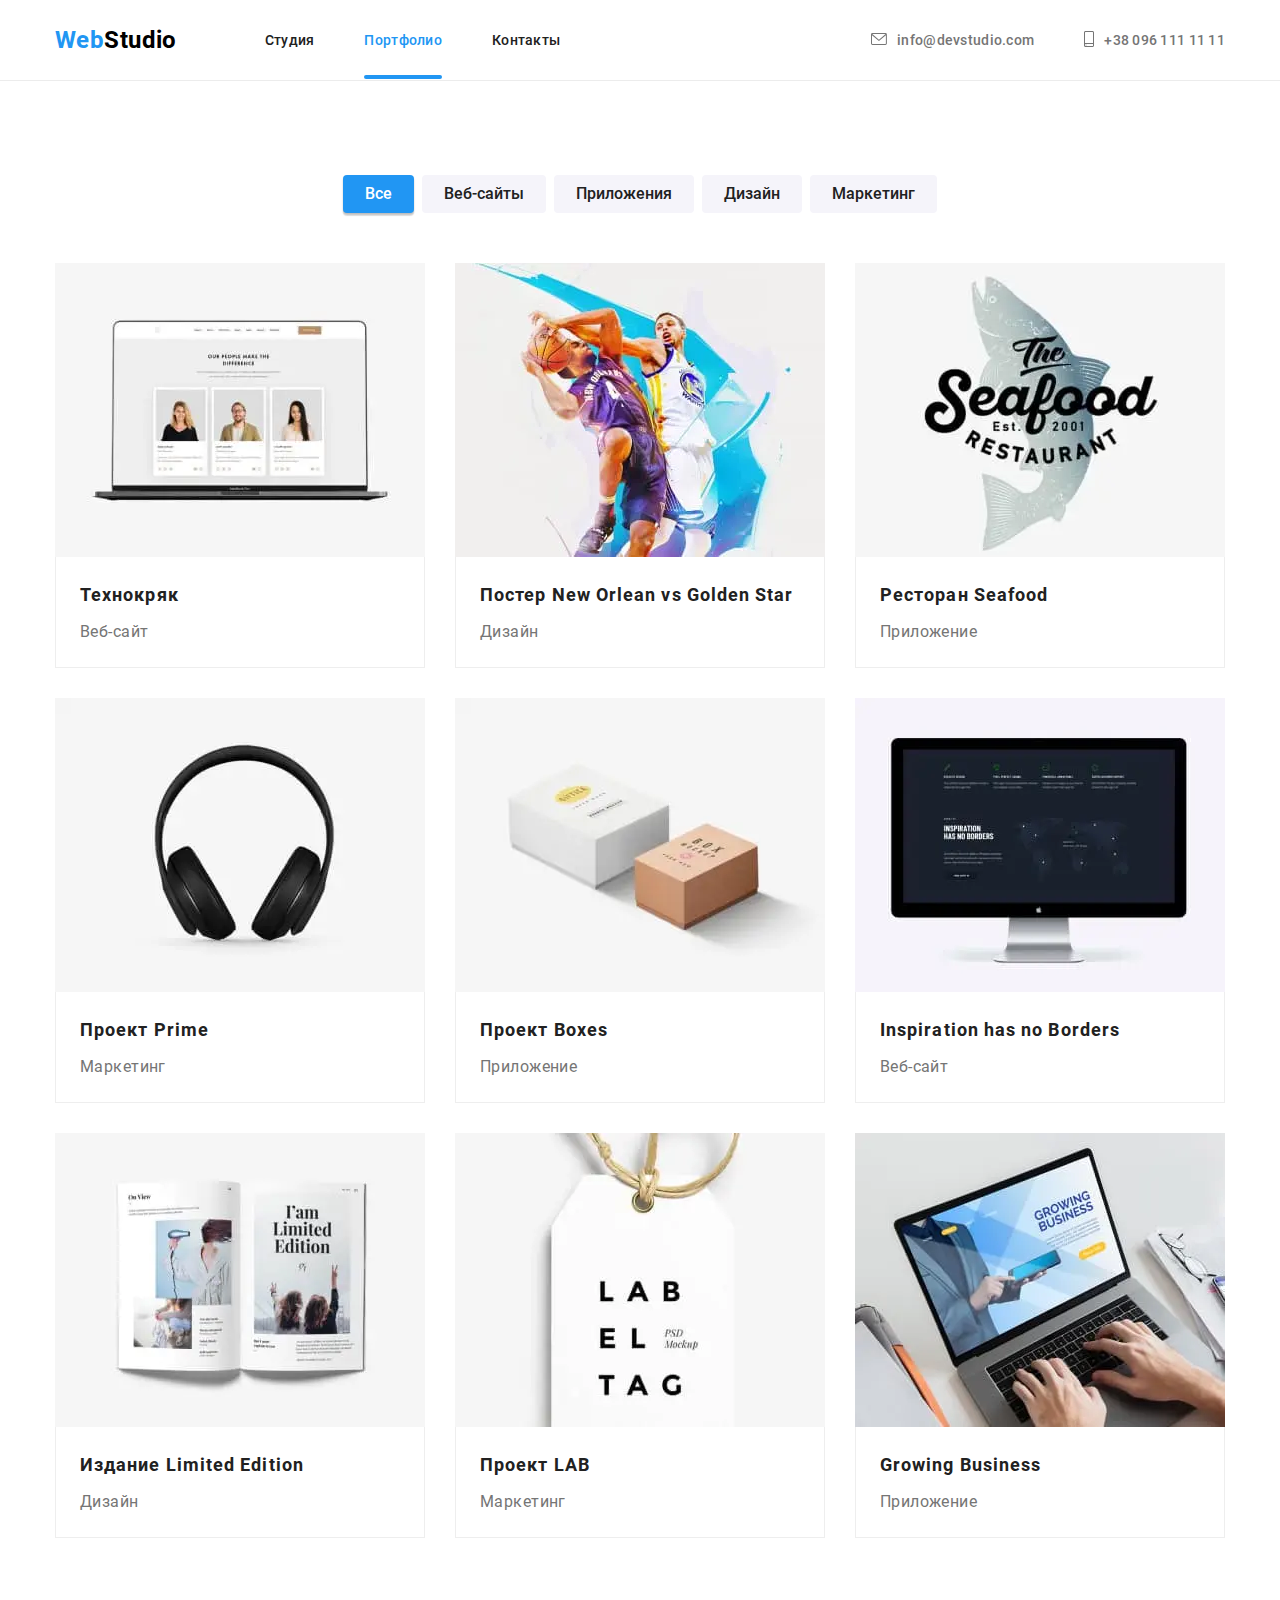
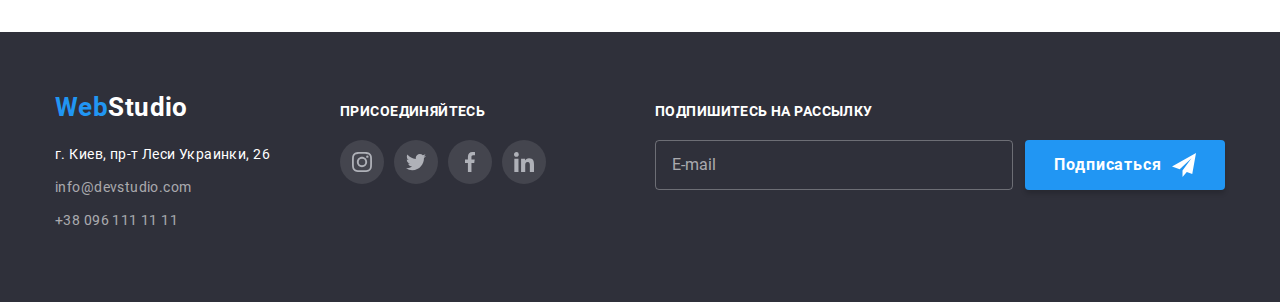
==== commit c57f9791: "portfolio done" ====
--- a/portfolio.html
+++ b/portfolio.html
@@ -28,10 +28,10 @@
           >
           <ul class="navigation__list list">
             <li class="navigation__item">
-              <a class="navigation__link navigation__link--current link" href="#header">Студия</a>
+              <a class="navigation__link link" href="./index.html">Студия</a>
             </li>
             <li class="navigation__item">
-              <a class="navigation__link link" href="./portfolio.html">Портфолио</a>
+              <a class="navigation__link navigation__link--current link" href="№">Портфолио</a>
             </li>
             <li class="navigation__item">
               <a class="navigation__link link" href="#contacts">Контакты</a>
@@ -92,13 +92,54 @@
               <a href="#" class="collection__link link">
                 <div class="product">
                   <div class="overlay-container product__container">
-                    <img
-                      class="product__img"
-                      src="./images/portfolio/technocriak.jpg"
-                      alt="Постер сайта Технокряк"
-                      width="370"
-                      height="294"
-                    />
+                    <picture>
+                      <source
+                        media="(min-width: 1200px)"
+                        srcset="
+                          ./images/portfolio/desktop/technocriak-desktop.webp    1x,
+                          ./images/portfolio/desktop/technocriak-desktop@2x.webp 2x
+                        "
+                        type="image/webp"
+                      />
+                      <source
+                        media="(min-width: 1200px)"
+                        srcset="
+                          ./images/portfolio/desktop/technocriak-desktop.jpg    1x,
+                          ./images/portfolio/desktop/technocriak-desktop@2x.jpg 2x
+                        "
+                      />
+                      <source
+                        media="(min-width: 768px)"
+                        srcset="
+                          ./images/portfolio/tablet/technocriak-tablet.webp    1x,
+                          ./images/portfolio/tablet/technocriak-tablet@2x.webp 2x
+                        "
+                        type="image/webp"
+                      />
+                      <source
+                        media="(min-width: 768px)"
+                        srcset="
+                          ./images/portfolio/tablet/technocriak-tablet.jpg    1x,
+                          ./images/portfolio/tablet/technocriak-tablet@2x.jpg 2x
+                        "
+                      />
+                      <source
+                        media="(max-width: 767px)"
+                        srcset="
+                          ./images/portfolio/mobile/technocriak-mobile.webp    1x,
+                          ./images/portfolio/mobile/technocriak-mobile@2x.webp 2x
+                        "
+                        type="image/webp"
+                      />
+                      <source
+                        media="(max-width: 767px)"
+                        srcset="
+                          ./images/portfolio/mobile/technocriak-mobile.jpg    1x,
+                          ./images/portfolio/mobile/technocriak-mobile@2x.jpg 2x
+                        "
+                      />
+                      <img class="product__img" src="#" alt="Постер сайта Технокряк" />
+                    </picture>
                     <div class="overlay">
                       <p class="overlay__content">
                         Технокряк это современная площадка распространения коронавируса. Компании
@@ -118,13 +159,54 @@
               <a href="#" class="collection__link link">
                 <div class="product">
                   <div class="overlay-container product__container">
-                    <img
-                      class="product__img"
-                      src="./images/portfolio/new-orlean.jpg"
-                      alt="Постер New Orlean vs Golden Star"
-                      width="370"
-                      height="294"
-                    />
+                    <picture>
+                      <source
+                        media="(min-width: 1200px)"
+                        srcset="
+                          ./images/portfolio/desktop/new-orlean-desktop.webp    1x,
+                          ./images/portfolio/desktop/new-orlean-desktop@2x.webp 2x
+                        "
+                        type="image/webp"
+                      />
+                      <source
+                        media="(min-width: 1200px)"
+                        srcset="
+                          ./images/portfolio/desktop/new-orlean-desktop.jpg    1x,
+                          ./images/portfolio/desktop/new-orlean-desktop@2x.jpg 2x
+                        "
+                      />
+                      <source
+                        media="(min-width: 768px)"
+                        srcset="
+                          ./images/portfolio/tablet/new-orlean-tablet.webp    1x,
+                          ./images/portfolio/tablet/new-orlean-tablet@2x.webp 2x
+                        "
+                        type="image/webp"
+                      />
+                      <source
+                        media="(min-width: 768px)"
+                        srcset="
+                          ./images/portfolio/tablet/new-orlean-tablet.jpg    1x,
+                          ./images/portfolio/tablet/new-orlean-tablet@2x.jpg 2x
+                        "
+                      />
+                      <source
+                        media="(max-width: 767px)"
+                        srcset="
+                          ./images/portfolio/mobile/new-orlean-mobile.webp    1x,
+                          ./images/portfolio/mobile/new-orlean-mobile@2x.webp 2x
+                        "
+                        type="image/webp"
+                      />
+                      <source
+                        media="(max-width: 767px)"
+                        srcset="
+                          ./images/portfolio/mobile/new-orlean-mobile.jpg    1x,
+                          ./images/portfolio/mobile/new-orlean-mobile@2x.jpg 2x
+                        "
+                      />
+                      <img class="product__img" src="#" alt="Постер New Orlean vs Golden Star" />
+                    </picture>
                     <div class="overlay">
                       <p class="overlay__content">
                         Lorem ipsum dolor sit amet consectetur adipisicing elit. Recusandae
@@ -146,13 +228,54 @@
               <a href="#" class="collection__link link">
                 <div class="product">
                   <div class="overlay-container product__container">
-                    <img
-                      class="product__img"
-                      src="./images/portfolio/seafood.jpg"
-                      alt="Постер приложения Ресторан Seafood"
-                      width="370"
-                      height="294"
-                    />
+                    <picture>
+                      <source
+                        media="(min-width: 1200px)"
+                        srcset="
+                          ./images/portfolio/desktop/seafood-desktop.webp    1x,
+                          ./images/portfolio/desktop/seafood-desktop@2x.webp 2x
+                        "
+                        type="image/webp"
+                      />
+                      <source
+                        media="(min-width: 1200px)"
+                        srcset="
+                          ./images/portfolio/desktop/seafood-desktop.jpg    1x,
+                          ./images/portfolio/desktop/seafood-desktop@2x.jpg 2x
+                        "
+                      />
+                      <source
+                        media="(min-width: 768px)"
+                        srcset="
+                          ./images/portfolio/tablet/seafood-tablet.webp    1x,
+                          ./images/portfolio/tablet/seafood-tablet@2x.webp 2x
+                        "
+                        type="image/webp"
+                      />
+                      <source
+                        media="(min-width: 768px)"
+                        srcset="
+                          ./images/portfolio/tablet/seafood-tablet.jpg    1x,
+                          ./images/portfolio/tablet/seafood-tablet@2x.jpg 2x
+                        "
+                      />
+                      <source
+                        media="(max-width: 767px)"
+                        srcset="
+                          ./images/portfolio/mobile/seafood-mobile.webp    1x,
+                          ./images/portfolio/mobile/seafood-mobile@2x.webp 2x
+                        "
+                        type="image/webp"
+                      />
+                      <source
+                        media="(max-width: 767px)"
+                        srcset="
+                          ./images/portfolio/mobile/seafood-mobile.jpg    1x,
+                          ./images/portfolio/mobile/seafood-mobile@2x.jpg 2x
+                        "
+                      />
+                      <img class="product__img" src="#" alt="Постер приложения Ресторан Seafood" />
+                    </picture>
                     <div class="overlay">
                       <p class="overlay__content">
                         Lorem ipsum dolor sit amet consectetur, adipisicing elit. Velit sint maiores
@@ -171,13 +294,54 @@
               <a href="#" class="collection__link link">
                 <div class="product">
                   <div class="overlay-container product__container">
-                    <img
-                      class="product__img"
-                      src="./images/portfolio/prime.jpg"
-                      alt="Постер Проект Prime"
-                      width="370"
-                      height="294"
-                    />
+                    <picture>
+                      <source
+                        media="(min-width: 1200px)"
+                        srcset="
+                          ./images/portfolio/desktop/prime-desktop.webp    1x,
+                          ./images/portfolio/desktop/prime-desktop@2x.webp 2x
+                        "
+                        type="image/webp"
+                      />
+                      <source
+                        media="(min-width: 1200px)"
+                        srcset="
+                          ./images/portfolio/desktop/prime-desktop.jpg    1x,
+                          ./images/portfolio/desktop/prime-desktop@2x.jpg 2x
+                        "
+                      />
+                      <source
+                        media="(min-width: 768px)"
+                        srcset="
+                          ./images/portfolio/tablet/prime-tablet.webp    1x,
+                          ./images/portfolio/tablet/prime-tablet@2x.webp 2x
+                        "
+                        type="image/webp"
+                      />
+                      <source
+                        media="(min-width: 768px)"
+                        srcset="
+                          ./images/portfolio/tablet/prime-tablet.jpg    1x,
+                          ./images/portfolio/tablet/prime-tablet@2x.jpg 2x
+                        "
+                      />
+                      <source
+                        media="(max-width: 767px)"
+                        srcset="
+                          ./images/portfolio/mobile/prime-mobile.webp    1x,
+                          ./images/portfolio/mobile/prime-mobile@2x.webp 2x
+                        "
+                        type="image/webp"
+                      />
+                      <source
+                        media="(max-width: 767px)"
+                        srcset="
+                          ./images/portfolio/mobile/prime-mobile.jpg    1x,
+                          ./images/portfolio/mobile/prime-mobile@2x.jpg 2x
+                        "
+                      />
+                      <img class="product__img" src="#" alt="Постер Проект Prime" />
+                    </picture>
                     <div class="overlay">
                       <p class="overlay__content">
                         Lorem ipsum dolor sit amet consectetur adipisicing elit. Quibusdam iusto
@@ -196,13 +360,55 @@
               <a href="#" class="collection__link link">
                 <div class="product">
                   <div class="overlay-container product__container">
-                    <img
-                      class="product__img"
-                      src="./images/portfolio/boxes.jpg"
-                      alt="Постер приложения Проект Boxes"
-                      width="370"
-                      height="294"
-                    />
+                    <picture>
+                      <source
+                        media="(min-width: 1200px)"
+                        srcset="
+                          ./images/portfolio/desktop/boxes-desktop.webp    1x,
+                          ./images/portfolio/desktop/boxes-desktop@2x.webp 2x
+                        "
+                        type="image/webp"
+                      />
+                      <source
+                        media="(min-width: 1200px)"
+                        srcset="
+                          ./images/portfolio/desktop/boxes-desktop.jpg    1x,
+                          ./images/portfolio/desktop/boxes-desktop@2x.jpg 2x
+                        "
+                      />
+                      <source
+                        media="(min-width: 768px)"
+                        srcset="
+                          ./images/portfolio/tablet/boxes-tablet.webp    1x,
+                          ./images/portfolio/tablet/boxes-tablet@2x.webp 2x
+                        "
+                        type="image/webp"
+                      />
+                      <source
+                        media="(min-width: 768px)"
+                        srcset="
+                          ./images/portfolio/tablet/boxes-tablet.jpg    1x,
+                          ./images/portfolio/tablet/boxes-tablet@2x.jpg 2x
+                        "
+                      />
+                      <source
+                        media="(max-width: 767px)"
+                        srcset="
+                          ./images/portfolio/mobile/boxes-mobile.webp    1x,
+                          ./images/portfolio/mobile/boxes-mobile@2x.webp 2x
+                        "
+                        type="image/webp"
+                      />
+                      <source
+                        media="(max-width: 767px)"
+                        srcset="
+                          ./images/portfolio/mobile/boxes-mobile.jpg    1x,
+                          ./images/portfolio/mobile/boxes-mobile@2x.jpg 2x
+                        "
+                      />
+                      <img class="product__img" src="#" alt="Постер приложения Проект Boxes" />
+                    </picture>
+
                     <div class="overlay">
                       <p class="overlay__content">
                         Lorem ipsum dolor sit amet consectetur adipisicing elit. Reiciendis labore
@@ -222,13 +428,58 @@
               <a href="#" class="collection__link link">
                 <div class="product">
                   <div class="overlay-container product__container">
-                    <img
-                      class="product__img"
-                      src="./images/portfolio/borders.jpg"
-                      alt="Постер сайта Inspiration has no Borders"
-                      width="370"
-                      height="294"
-                    />
+                    <picture>
+                      <source
+                        media="(min-width: 1200px)"
+                        srcset="
+                          ./images/portfolio/desktop/borders-desktop.webp    1x,
+                          ./images/portfolio/desktop/borders-desktop@2x.webp 2x
+                        "
+                        type="image/webp"
+                      />
+                      <source
+                        media="(min-width: 1200px)"
+                        srcset="
+                          ./images/portfolio/desktop/borders-desktop.jpg    1x,
+                          ./images/portfolio/desktop/borders-desktop@2x.jpg 2x
+                        "
+                      />
+                      <source
+                        media="(min-width: 768px)"
+                        srcset="
+                          ./images/portfolio/tablet/borders-tablet.webp    1x,
+                          ./images/portfolio/tablet/borders-tablet@2x.webp 2x
+                        "
+                        type="image/webp"
+                      />
+                      <source
+                        media="(min-width: 768px)"
+                        srcset="
+                          ./images/portfolio/tablet/borders-tablet.jpg    1x,
+                          ./images/portfolio/tablet/borders-tablet@2x.jpg 2x
+                        "
+                      />
+                      <source
+                        media="(max-width: 767px)"
+                        srcset="
+                          ./images/portfolio/mobile/borders-mobile.webp    1x,
+                          ./images/portfolio/mobile/borders-mobile@2x.webp 2x
+                        "
+                        type="image/webp"
+                      />
+                      <source
+                        media="(max-width: 767px)"
+                        srcset="
+                          ./images/portfolio/mobile/borders-mobile.jpg    1x,
+                          ./images/portfolio/mobile/borders-mobile@2x.jpg 2x
+                        "
+                      />
+                      <img
+                        class="product__img"
+                        src="#"
+                        alt="Постер сайта Inspiration has no Borders"
+                      />
+                    </picture>
                     <div class="overlay">
                       <p class="overlay__content">
                         Lorem ipsum dolor sit amet consectetur adipisicing elit. Sunt harum
@@ -247,13 +498,55 @@
               <a href="#" class="collection__link link">
                 <div class="product">
                   <div class="overlay-container product__container">
-                    <img
-                      class="product__img"
-                      src="./images/portfolio/limited-edition.jpg"
-                      alt="Постер Издание Limited Edition"
-                      width="370"
-                      height="294"
-                    />
+                    <picture>
+                      <source
+                        media="(min-width: 1200px)"
+                        srcset="
+                          ./images/portfolio/desktop/limited-edition-desktop.webp    1x,
+                          ./images/portfolio/desktop/limited-edition-desktop@2x.webp 2x
+                        "
+                        type="image/webp"
+                      />
+                      <source
+                        media="(min-width: 1200px)"
+                        srcset="
+                          ./images/portfolio/desktop/limited-edition-desktop.jpg    1x,
+                          ./images/portfolio/desktop/limited-edition-desktop@2x.jpg 2x
+                        "
+                      />
+                      <source
+                        media="(min-width: 768px)"
+                        srcset="
+                          ./images/portfolio/tablet/limited-edition-tablet.webp    1x,
+                          ./images/portfolio/tablet/limited-edition-tablet@2x.webp 2x
+                        "
+                        type="image/webp"
+                      />
+                      <source
+                        media="(min-width: 768px)"
+                        srcset="
+                          ./images/portfolio/tablet/limited-edition-tablet.jpg    1x,
+                          ./images/portfolio/tablet/limited-edition-tablet@2x.jpg 2x
+                        "
+                      />
+                      <source
+                        media="(max-width: 767px)"
+                        srcset="
+                          ./images/portfolio/mobile/limited-edition-mobile.webp    1x,
+                          ./images/portfolio/mobile/limited-edition-mobile@2x.webp 2x
+                        "
+                        type="image/webp"
+                      />
+                      <source
+                        media="(max-width: 767px)"
+                        srcset="
+                          ./images/portfolio/mobile/limited-edition-mobile.jpg    1x,
+                          ./images/portfolio/mobile/limited-edition-mobile@2x.jpg 2x
+                        "
+                      />
+                      <img class="product__img" src="#" alt="Постер Издание Limited Edition" />
+                    </picture>
+
                     <div class="overlay">
                       <p class="overlay__content">
                         Lorem ipsum dolor sit amet consectetur adipisicing elit. Quia impedit vero
@@ -272,13 +565,54 @@
               <a href="#" class="collection__link link">
                 <div class="product">
                   <div class="overlay-container product__container">
-                    <img
-                      class="product__img"
-                      src="./images/portfolio/lab.jpg"
-                      alt="Постер Проект LAB"
-                      width="370"
-                      height="294"
-                    />
+                    <picture>
+                      <source
+                        media="(min-width: 1200px)"
+                        srcset="
+                          ./images/portfolio/desktop/lab-desktop.webp    1x,
+                          ./images/portfolio/desktop/lab-desktop@2x.webp 2x
+                        "
+                        type="image/webp"
+                      />
+                      <source
+                        media="(min-width: 1200px)"
+                        srcset="
+                          ./images/portfolio/desktop/lab-desktop.jpg    1x,
+                          ./images/portfolio/desktop/lab-desktop@2x.jpg 2x
+                        "
+                      />
+                      <source
+                        media="(min-width: 768px)"
+                        srcset="
+                          ./images/portfolio/tablet/lab-tablet.webp    1x,
+                          ./images/portfolio/tablet/lab-tablet@2x.webp 2x
+                        "
+                        type="image/webp"
+                      />
+                      <source
+                        media="(min-width: 768px)"
+                        srcset="
+                          ./images/portfolio/tablet/lab-tablet.jpg    1x,
+                          ./images/portfolio/tablet/lab-tablet@2x.jpg 2x
+                        "
+                      />
+                      <source
+                        media="(max-width: 767px)"
+                        srcset="
+                          ./images/portfolio/mobile/lab-mobile.webp    1x,
+                          ./images/portfolio/mobile/lab-mobile@2x.webp 2x
+                        "
+                        type="image/webp"
+                      />
+                      <source
+                        media="(max-width: 767px)"
+                        srcset="
+                          ./images/portfolio/mobile/lab-mobile.jpg    1x,
+                          ./images/portfolio/mobile/lab-mobile@2x.jpg 2x
+                        "
+                      />
+                      <img class="product__img" src="#" alt="Постер Проект LAB" />
+                    </picture>
                     <div class="overlay">
                       <p class="overlay__content">
                         Lorem ipsum dolor sit amet consectetur adipisicing elit. Quibusdam, quas. Ad
@@ -297,13 +631,55 @@
               <a href="#" class="collection__link link">
                 <div class="product">
                   <div class="overlay-container product__container">
-                    <img
-                      class="product__img"
-                      src="./images/portfolio/growing-business.jpg"
-                      alt="Постер приложения Growing Business"
-                      width="370"
-                      height="294"
-                    />
+                    <picture>
+                      <source
+                        media="(min-width: 1200px)"
+                        srcset="
+                          ./images/portfolio/desktop/growing-business-desktop.webp    1x,
+                          ./images/portfolio/desktop/growing-business-desktop@2x.webp 2x
+                        "
+                        type="image/webp"
+                      />
+                      <source
+                        media="(min-width: 1200px)"
+                        srcset="
+                          ./images/portfolio/desktop/growing-business-desktop.jpg    1x,
+                          ./images/portfolio/desktop/growing-business-desktop@2x.jpg 2x
+                        "
+                      />
+                      <source
+                        media="(min-width: 768px)"
+                        srcset="
+                          ./images/portfolio/tablet/growing-business-tablet.webp    1x,
+                          ./images/portfolio/tablet/growing-business-tablet@2x.webp 2x
+                        "
+                        type="image/webp"
+                      />
+                      <source
+                        media="(min-width: 768px)"
+                        srcset="
+                          ./images/portfolio/tablet/growing-business-tablet.jpg    1x,
+                          ./images/portfolio/tablet/growing-business-tablet@2x.jpg 2x
+                        "
+                      />
+                      <source
+                        media="(max-width: 767px)"
+                        srcset="
+                          ./images/portfolio/mobile/growing-business-mobile.webp    1x,
+                          ./images/portfolio/mobile/growing-business-mobile@2x.webp 2x
+                        "
+                        type="image/webp"
+                      />
+                      <source
+                        media="(max-width: 767px)"
+                        srcset="
+                          ./images/portfolio/mobile/growing-business-mobile.jpg    1x,
+                          ./images/portfolio/mobile/growing-business-mobile@2x.jpg 2x
+                        "
+                      />
+                      <img class="product__img" src="#" alt="Постер приложения Growing Business" />
+                    </picture>
+
                     <div class="overlay">
                       <p class="overlay__content">
                         Lorem ipsum dolor sit amet consectetur adipisicing elit. Consequuntur
--- a/css/main.min.css
+++ b/css/main.min.css
@@ -1,2 +1,2 @@
-@font-face{font-family:'Raleway';font-style:normal;font-weight:700;src:url("../fonts/raleway/raleway-v22-latin-700.eot");src:local(""),url("../fonts/raleway/raleway-v22-latin-700.eot?#iefix") format("embedded-opentype"),url("../fonts/raleway/raleway-v22-latin-700.woff2") format("woff2"),url("../fonts/raleway/raleway-v22-latin-700.woff") format("woff"),url("../fonts/raleway/raleway-v22-latin-700.ttf") format("truetype"),url("../fonts/raleway/raleway-v22-latin-700.svg#Raleway") format("svg")}@font-face{font-family:'Roboto';font-style:normal;font-weight:400;src:url("../fonts/roboto/roboto-v27-latin_cyrillic-regular.eot");src:local(""),url("../fonts/roboto/roboto-v27-latin_cyrillic-regular.eot?#iefix") format("embedded-opentype"),url("../fonts/roboto/roboto-v27-latin_cyrillic-regular.woff2") format("woff2"),url("../fonts/roboto/roboto-v27-latin_cyrillic-regular.woff") format("woff"),url("../fonts/roboto/roboto-v27-latin_cyrillic-regular.ttf") format("truetype"),url("../fonts/roboto/roboto-v27-latin_cyrillic-regular.svg#Roboto") format("svg")}@font-face{font-family:'Roboto';font-style:normal;font-weight:500;src:url("../fonts/roboto/roboto-v27-latin_cyrillic-500.eot");src:local(""),url("../fonts/roboto/roboto-v27-latin_cyrillic-500.eot?#iefix") format("embedded-opentype"),url("../fonts/roboto/roboto-v27-latin_cyrillic-500.woff2") format("woff2"),url("../fonts/roboto/roboto-v27-latin_cyrillic-500.woff") format("woff"),url("../fonts/roboto/roboto-v27-latin_cyrillic-500.ttf") format("truetype"),url("../fonts/roboto/roboto-v27-latin_cyrillic-500.svg#Roboto") format("svg")}@font-face{font-family:'Roboto';font-style:normal;font-weight:700;src:url("../fonts/roboto/roboto-v27-latin_cyrillic-700.eot");src:local(""),url("../fonts/roboto/roboto-v27-latin_cyrillic-700.eot?#iefix") format("embedded-opentype"),url("../fonts/roboto/roboto-v27-latin_cyrillic-700.woff2") format("woff2"),url("../fonts/roboto/roboto-v27-latin_cyrillic-700.woff") format("woff"),url("../fonts/roboto/roboto-v27-latin_cyrillic-700.ttf") format("truetype"),url("../fonts/roboto/roboto-v27-latin_cyrillic-700.svg#Roboto") format("svg")}@font-face{font-family:'Roboto';font-style:normal;font-weight:900;src:url("../fonts/roboto/roboto-v27-latin_cyrillic-900.eot");src:local(""),url("../fonts/roboto/roboto-v27-latin_cyrillic-900.eot?#iefix") format("embedded-opentype"),url("../fonts/roboto/roboto-v27-latin_cyrillic-900.woff2") format("woff2"),url("../fonts/roboto/roboto-v27-latin_cyrillic-900.woff") format("woff"),url("../fonts/roboto/roboto-v27-latin_cyrillic-900.ttf") format("truetype"),url("../fonts/roboto/roboto-v27-latin_cyrillic-900.svg#Roboto") format("svg")}/*! modern-normalize v1.1.0 | MIT License | https://github.com/sindresorhus/modern-normalize */*,::before,::after{box-sizing:border-box}html{line-height:1.15;-webkit-text-size-adjust:100%;-moz-tab-size:4;tab-size:4}body{margin:0;font-family:system-ui,-apple-system,"Segoe UI",Roboto,Helvetica,Arial,sans-serif,"Apple Color Emoji","Segoe UI Emoji"}hr{height:0;color:inherit}abbr[title]{text-decoration:underline dotted}b,strong{font-weight:bolder}code,kbd,samp,pre{font-family:ui-monospace, SFMono-Regular, Consolas, 'Liberation Mono', Menlo, monospace;font-size:1em}small{font-size:80%}sub,sup{font-size:75%;line-height:0;position:relative;vertical-align:baseline}sub{bottom:-0.25em}sup{top:-0.5em}table{text-indent:0;border-color:inherit}button,input,optgroup,select,textarea{font-family:inherit;font-size:100%;line-height:1.15;margin:0}button,select{text-transform:none}button,[type='button'],[type='reset'],[type='submit']{-webkit-appearance:button}::-moz-focus-inner{border-style:none;padding:0}:-moz-focusring{outline:1px dotted ButtonText}:-moz-ui-invalid{box-shadow:none}legend{padding:0}progress{vertical-align:baseline}::-webkit-inner-spin-button,::-webkit-outer-spin-button{height:auto}[type='search']{-webkit-appearance:textfield;outline-offset:-2px}::-webkit-search-decoration{-webkit-appearance:none}::-webkit-file-upload-button{-webkit-appearance:button;font:inherit}summary{display:list-item}:root{--font-logotype: 'Raleway', serif, sans-serif;--main-font-regular: 'Roboto-main', serif, sans-serif;--secondary-font-regular: 'Roboto-main500', serif, sans-serif;--main-font-bold: 'Roboto-bold', serif, sans-serif;--main-font-black: 'Roboto-black', serif, sans-serif;--main-color-dark: #212121;--main-color-light: #ffffff;--secondary-color-dark: #000000;--secondary-color-light: #757575;--secondary-color-light-transp: rgba(255, 255, 255, 0.6);--background-color-font: #c4c4c4;--background-color-dark: #2f303a;--background-color-light: #f5f4fa;--accent-color: #2196f3;--accent-color-hover: #188ce8;--icon-color-fill: #afb1b8;--header-color-border: #ececec;--main-text-size: 14px;--secondary-text-size: 16px;--main-text-letter-spacing: 0.03em;--main-transition-duration: 250ms;--main-transition-function: cubic-bezier(0.4, 0, 0.2, 1)}body{font-family:'Roboto', sans-serif;font-weight:400;font-size:var(--main-text-size);letter-spacing:var(--main-text-letter-spacing);color:var(--main-color-dark)}h1,h2,h3,h4,h5,h6,p,ul{font-size:inherit}img{display:block;max-width:100%;height:auto}h1,h2,h3,h4,h5,h6,p,ul{margin:0;padding:0}.section{padding:60px 0;text-align:center}.section--services{display:none}.section--team{background-color:var(--background-color-light)}.container{padding:0 15px;margin:0 auto}.container--footer{text-align:center}@media screen and (max-width: 767px){.container{max-width:480px}}@media screen and (min-width: 768px){.container{max-width:768px}.container--footer{display:flex;flex-wrap:wrap}}@media screen and (min-width: 1200px){.section{padding:94px 0}.section--features{padding-bottom:47px}.section--services{display:block;padding-top:47px}.container{max-width:1200px}.container--footer{display:flex;flex-wrap:nowrap}}.list{list-style:none}.link{font-size:inherit;text-decoration:none;color:var(--main-color-dark)}.button-base{font-family:inherit;cursor:pointer;color:var(--main-color-dark)}.visually-hidden{position:absolute !important;clip:rect(1px 1px 1px 1px);clip:rect(1px, 1px, 1px, 1px);padding:0 !important;border:0 !important;height:1px !important;width:1px !important;overflow:hidden}.header{border-bottom:1px solid var(--header-color-border)}.header__container{display:flex;align-items:center}.header__contacts{margin-left:auto}@media screen and (max-width: 767px){.header__container{padding-top:5px;padding-bottom:4px;padding-right:27px}}@media screen and (min-width: 768px){.header__container{padding-top:18px;padding-bottom:17px}}@media screen and (min-width: 1200px){.header__container{padding-top:23px;padding-bottom:23px}}@media screen and (max-width: 767px){.menu{display:flex;align-items:center;justify-content:space-between;width:100%}.menu__container{display:flex;align-items:center;justify-content:center;width:40px;height:40px;fill:var(--main-color-dark);transition:fill var(--main-transition-duration) var(--main-transition-function)}.menu__container:hover,.menu__container:focus{fill:var(--accent-color)}}@media screen and (min-width: 768px){.menu{display:none}}@media screen and (max-width: 767px){.navigation{display:none}}@media screen and (min-width: 768px){.navigation{display:flex;align-items:center}.navigation__logo{display:block;font-weight:700;font-size:24px;line-height:1.17;color:var(--secondary-color-dark);margin-right:88px}.navigation__logo--accent{color:var(--accent-color)}.navigation__list{display:flex;align-items:center}.navigation__item:not(:last-child){margin-right:50px}.navigation__link{display:block;padding:8px 0 7px;font-weight:500;line-height:1.14;letter-spacing:0.02em;transition:color var(--main-transition-duration) var(--main-transition-function)}.navigation__link:hover,.navigation__link:focus{color:var(--accent-color)}.navigation__link--current{position:relative;color:var(--accent-color)}.navigation__link--current::after{content:'';position:absolute;left:0;display:block;margin-top:27px;width:100%;height:4px;border-radius:2px;background-color:var(--accent-color)}}@media screen and (max-width: 767px){.contacts{display:none}}@media screen and (min-width: 768px){.contacts{display:flex;flex-direction:column}.contacts__item:not(:last-child){margin-bottom:10px}.contacts__link{display:flex;align-items:center;font-weight:500;font-size:12px;line-height:1.14;letter-spacing:0.02em;color:var(--secondary-color-light);fill:var(--secondary-color-light);transition:color var(--main-transition-duration) var(--main-transition-function),fill var(--main-transition-duration) var(--main-transition-function)}.contacts__link:hover,.contacts__link:focus{color:var(--accent-color);fill:var(--accent-color)}.contacts__iconwrapper{margin-right:10px}}@media screen and (min-width: 1200px){.contacts{flex-direction:row;align-items:center}.contacts__item:not(:last-child){margin-bottom:0;margin-right:50px}.contacts__link{padding:8px 0 6px;font-size:var(--main-text-size)}}.hero{margin:0 auto;padding:118px 0;max-width:767px;min-height:400px;text-align:center;background-image:linear-gradient(rgba(47,48,58,0.4), rgba(47,48,58,0.4)),url("../images/hero-bg/mobile/bg-hero-mobile.jpg");background-size:cover;background-repeat:no-repeat;background-position:center}@media screen and (min-device-pixel-ratio: 2), screen and (min-resolution: 192dpi), screen and (min-resolution: 2dppx){.hero{background-image:linear-gradient(rgba(47,48,58,0.4), rgba(47,48,58,0.4)),url("../images/hero-bg/mobile/bg-hero-mobile@2x.jpg")}}.hero__container{text-align:center}.hero__title{margin:0 auto 30px;max-width:360px;text-transform:uppercase;font-weight:900;font-size:26px;line-height:1.62;letter-spacing:0.06em;color:var(--main-color-light)}@media screen and (min-width: 768px){.hero{max-width:1199px;background-image:linear-gradient(rgba(47,48,58,0.4), rgba(47,48,58,0.4)),url("../images/hero-bg/tablet/bg-hero-tablet.jpg")}}@media screen and (min-width: 768px) and (min-device-pixel-ratio: 2), screen and (min-width: 768px) and (min-resolution: 192dpi), screen and (min-width: 768px) and (min-resolution: 2dppx){.hero{background-image:linear-gradient(rgba(47,48,58,0.4), rgba(47,48,58,0.4)),url("../images/hero-bg/tablet/bg-hero-tablet@2x.jpg")}}@media screen and (min-width: 1200px){.hero{padding:200px 0;max-width:1600px;min-height:600px;background-color:var(--background-color-font);background-image:linear-gradient(rgba(47,48,58,0.4), rgba(47,48,58,0.4)),url("../images/hero-bg/desktop/bg-hero-desktop.jpg")}}@media screen and (min-width: 1200px) and (min-device-pixel-ratio: 2), screen and (min-width: 1200px) and (min-resolution: 192dpi), screen and (min-width: 1200px) and (min-resolution: 2dppx){.hero{background-image:linear-gradient(rgba(47,48,58,0.4), rgba(47,48,58,0.4)),url("../images/hero-bg/desktop/bg-hero-desktop@2x.jpg")}}@media screen and (min-width: 1200px){.hero__title{max-width:610px;font-size:44px;line-height:1.36}}.features__item:not(:last-child){margin-bottom:30px}.features__container{display:flex;justify-content:center;align-items:center;margin-bottom:30px;width:100%;height:120px;border-radius:4px;background-color:var(--background-color-light)}.features__title{margin-bottom:10px;text-transform:uppercase;font-weight:700;line-height:1.14}.features__text{text-align:left;line-height:1.71;color:var(--secondary-color-light)}@media screen and (min-width: 768px){.features{display:flex;flex-wrap:wrap;margin-top:-30px;margin-left:-30px}.features__item{margin-top:30px;margin-left:30px;flex-basis:calc((100% - 60px) / 2);text-align:left}.features__item:not(:last-child){margin-bottom:0}}@media screen and (min-width: 1200px){.features__item{flex-basis:calc((100% - 120px) / 4)}}.services{display:flex;flex-wrap:wrap;margin-top:-30px;margin-left:-30px}.services__item{margin-top:30px;margin-left:30px;flex-basis:calc((100% - 90px) / 3)}.services__container{position:absolute;bottom:0;left:0;padding:27px 15px;width:100%;text-align:center;background-color:var(--background-color-dark);opacity:0.8}.services__title{text-transform:uppercase;font-weight:700;line-height:1.14;color:var(--main-color-light)}.team__item:not(:last-child){margin-bottom:30px}.team__item{max-width:450px}@media screen and (min-width: 768px){.team{display:flex;flex-wrap:wrap;margin-top:-30px;margin-left:-30px}.team__item:not(:last-child){margin-bottom:0}.team__item{margin-top:30px;margin-left:30px;flex-basis:calc((100% - 60px) / 2)}}@media screen and (min-width: 1200px){.team__item{flex-basis:calc((100% - 120px) / 4)}}.teammate{margin:0 auto;border-radius:0px 0px 4px 4px;background-color:var(--main-color-light);box-shadow:0px 1px 3px rgba(0,0,0,0.12),0px 1px 1px rgba(0,0,0,0.14),0px 2px 1px rgba(0,0,0,0.2)}.teammate__container{padding:30px 0 24px;font-size:var(--secondary-text-size);line-height:1.19}.teammate__title{margin-bottom:10px;font-weight:500;font-size:var(--secondary-text-size);line-height:1.19}.teammate__text{margin-bottom:16px;color:var(--secondary-color-light)}@media screen and (min-width: 1200px){.teammate__container{padding-bottom:30px}}.clients{display:flex;flex-wrap:wrap;justify-content:left;margin-top:-30px;margin-left:-30px}.clients__item{height:92px;margin-top:30px;margin-left:30px;flex-basis:calc((100% - 60px) / 2)}.clients__link{display:flex;justify-content:center;align-items:center;width:100%;height:100%;border:1px solid var(--icon-color-fill);border-radius:4px;fill:var(--icon-color-fill);transition:border-color var(--main-transition-duration) var(--main-transition-function),fill var(--main-transition-duration) var(--main-transition-function)}.clients__link:hover,.clients__link:focus{fill:var(--accent-color);border-color:var(--accent-color)}@media screen and (min-width: 768px){.clients__item{flex-basis:calc((100% - 90px) / 3)}}@media screen and (min-width: 1200px){.clients__item{flex-basis:calc((100% - 180px) / 6)}}.footer{padding:60px 0;background-color:var(--background-color-dark)}.footer__logo{display:block;font-weight:700;font-size:24px;line-height:1.17;margin-bottom:20px;color:var(--main-color-light)}.footer__logo--accent{color:var(--accent-color)}.footer__adress{margin-bottom:60px}.footer__social{margin-bottom:60px}.footer__title{margin-bottom:20px;text-transform:uppercase;font-weight:700;font-size:var(--main-text-size);line-height:1.14;letter-spacing:var(--main-text-letter-spacing);color:var(--main-color-light)}.footer__form{display:flex;flex-direction:column}.footer__input{margin-bottom:20px;width:100%;padding:14px 16px;border:1px solid rgba(255,255,255,0.3);border-radius:4px;font-size:var(--secondary-text-size);line-height:1.25;color:var(--main-color-light);background-color:transparent;outline:none}.footer__input:focus{border-color:var(--accent-color)}.footer__input::placeholder{color:var(--secondary-color-light-transp)}@media screen and (min-width: 768px){.footer__adress{margin-bottom:0}.footer__social{margin-bottom:0;margin-left:auto}.footer__subscription{margin:0 auto;min-width:450px}}@media screen and (min-width: 1200px){.footer__logo{text-align-last:left;font-size:26px;line-height:1.19}.footer__adress{margin-right:70px}.footer__social{margin-left:0}.footer__title{margin-top:12px;text-align:left}.footer__subscription{margin-right:0}.footer__form{flex-direction:row;align-items:center}.footer__input{width:358px;margin-bottom:0;margin-right:12px}}.adress__item:not(:last-child){margin-bottom:8px}.adress__link{display:block;margin-bottom:8px;font-style:normal;line-height:1.71;color:var(--main-color-light);transition:color var(--main-transition-duration) var(--main-transition-function)}.adress__link--mail,.adress__link--tel{color:var(--secondary-color-light-transp)}.adress__link:hover,.adress__link:focus{color:var(--accent-color)}@media screen and (min-width: 1200px){.adress{text-align-last:left}.adress__item:not(:last-child){margin-bottom:9px}.adress__link{margin-bottom:9px}}.logo{display:block;font-weight:700;font-size:24px;line-height:1.08;color:var(--secondary-color-dark)}.logo__accent{color:var(--accent-color)}.button{padding:10px;min-width:200px;border:none;border-radius:4px;font-weight:700;font-size:var(--secondary-text-size);line-height:1.88;text-align:center;letter-spacing:0.06em;color:var(--main-color-light);background-color:#2196f3;box-shadow:0px 4px 4px rgba(0,0,0,0.15);transition:background-color var(--main-transition-duration) var(--main-transition-function)}.button__container{display:flex;align-items:center;justify-content:center}.button__text{margin-right:10px}.button__iconwrapper{display:flex;justify-content:center;align-items:center;width:24px;height:24px;fill:var(--main-color-light)}.button:hover,.button:focus{background-color:var(--accent-color-hover)}.title{font-weight:700;font-size:28px;line-height:1.18}.title--section{margin-bottom:30px}@media screen and (min-width: 1200px){.title{font-size:36px;line-height:1.17}.title--section{margin-bottom:50px}}.social{display:flex;justify-content:center}.social__item{width:44px;height:44px}.social__item:not(:last-child){margin-right:10px}.social__link{display:flex;justify-content:center;align-items:center;width:100%;height:100%;border-radius:50%;fill:var(--icon-color-fill);transition:background-color var(--main-transition-duration) var(--main-transition-function),fill var(--main-transition-duration) var(--main-transition-function)}.social__link--footer{background-color:rgba(255,255,255,0.1)}.social__link:hover,.social__link:focus{background-color:var(--accent-color);fill:var(--main-color-light)}.overlay-container{position:relative}.overlay{position:absolute;top:100%;left:0;padding:63px 24px;width:100%;height:100%;overflow-y:auto;background-color:rgba(33,150,243,0.9);transition:transform var(--main-transition-duration) var(--main-transition-function)}.overlay__content{text-align:left;font-size:18px;line-height:1.56;color:var(--main-color-light)}.backdrop{position:fixed;top:0;left:0;width:100vw;height:100vh;background-color:rgba(0,0,0,0.2);opacity:1;transition:opacity var(--main-transition-duration) var(--main-transition-function),visibility var(--main-transition-duration) var(--main-transition-function)}.backdrop.is-hidden{opacity:0;visibility:hidden;pointer-events:none}.modal{position:absolute;top:50%;left:50%;transform:translate(-50%, -50%) scale(1);width:528px;height:581px;border-radius:4px;background-color:var(--main-color-light);box-shadow:0px 1px 3px rgba(0,0,0,0.12),0px 1px 1px rgba(0,0,0,0.14),0px 2px 1px rgba(0,0,0,0.2);transition:transform var(--main-transition-duration) var(--main-transition-function)}.backdrop.is-hidden .modal{transform:translate(-50%, -50%) scale(0.5)}.modal__closer{position:absolute;top:8px;right:8px;display:flex;justify-content:center;align-items:center;width:30px;height:30px;border-radius:50%;border:1px solid rgba(0,0,0,0.1);cursor:pointer;background-color:var(--main-color-light);fill:var(--logo-color);transition:fill var(--main-transition-duration) var(--main-transition-function)}.modal__closer:hover,.modal__closer:focus{fill:var(--accent-color)}.form{padding:40px;display:flex;flex-direction:column}.form__group{margin-bottom:20px}.form__group--checkbox{margin-bottom:30px}.form__text{margin-bottom:12px;text-align:center;font-weight:700;font-size:20px;line-height:1.15}.form__container{display:flex;flex-direction:column;margin-bottom:10px}.form__container--comments{margin-bottom:0}.form__container--submit{display:flex;justify-content:center;align-items:center}.form__label{font-size:12px;line-height:1.17;letter-spacing:0.01em;color:var(--secondary-color-light)}.form__label--checkbox{display:flex;flex-direction:row;margin-bottom:0;align-items:center}.form__inputwrapper{position:relative;display:inline-block;width:100%;margin-top:4px;fill:var(--main-color-dark);transition:fill var(--main-transition-duration) var(--main-transition-function)}.form__input{padding-top:12px;padding-bottom:12px;padding-right:12px;padding-left:42px;width:100%;border:1px solid rgba(33,33,33,0.2);border-radius:4px;font-size:var(--secondary-text-size);outline:none;transition:border-color var(--main-transition-duration) var(--main-transition-function)}.form__input:focus{border-color:var(--accent-color)}.form__iconwrapper{position:absolute;top:50%;left:13px;transform:translateY(-50%);display:flex;justify-content:center;align-items:center;width:18px;height:18px;fill:var(--secondary-color-dark)}.form__input:focus+.form__iconwrapper{fill:var(--accent-color)}.form__textarea{margin-top:4px;width:100%;height:120px;padding:12px 16px;resize:none;height:120px;border-radius:4px;font-size:var(--secondary-text-size);outline:none;transition:border-color var(--main-transition-duration) var(--main-transition-function)}.form__textarea::placeholder{font-size:12px;line-height:1.17;letter-spacing:0.01em;color:rgba(117,117,117,0.5)}.form__textarea:placeholder-shown{border:1px solid rgba(33,33,33,0.2)}.form__textarea:not(:placeholder-shown),.form__textarea:focus{border-color:var(--accent-color)}.form__wrapper--checkbox{display:flex;justify-content:center;align-items:center;margin-right:7px;width:16px;height:15px;cursor:pointer;border:1px solid var(--main-color-dark);border-radius:2px;fill:var(--main-color-light)}.form__checkbox:checked+.form__wrapper--checkbox{border-color:var(--accent-color);background-color:var(--accent-color)}.form__check{width:100%;height:100%}.form__wrapper--text{line-height:1.71;color:var(--secondary-color-light)}.form__link{color:var(--accent-color);text-decoration:underline}
+@font-face{font-family:'Raleway';font-style:normal;font-weight:700;src:url("../fonts/raleway/raleway-v22-latin-700.eot");src:local(""),url("../fonts/raleway/raleway-v22-latin-700.eot?#iefix") format("embedded-opentype"),url("../fonts/raleway/raleway-v22-latin-700.woff2") format("woff2"),url("../fonts/raleway/raleway-v22-latin-700.woff") format("woff"),url("../fonts/raleway/raleway-v22-latin-700.ttf") format("truetype"),url("../fonts/raleway/raleway-v22-latin-700.svg#Raleway") format("svg")}@font-face{font-family:'Roboto';font-style:normal;font-weight:400;src:url("../fonts/roboto/roboto-v27-latin_cyrillic-regular.eot");src:local(""),url("../fonts/roboto/roboto-v27-latin_cyrillic-regular.eot?#iefix") format("embedded-opentype"),url("../fonts/roboto/roboto-v27-latin_cyrillic-regular.woff2") format("woff2"),url("../fonts/roboto/roboto-v27-latin_cyrillic-regular.woff") format("woff"),url("../fonts/roboto/roboto-v27-latin_cyrillic-regular.ttf") format("truetype"),url("../fonts/roboto/roboto-v27-latin_cyrillic-regular.svg#Roboto") format("svg")}@font-face{font-family:'Roboto';font-style:normal;font-weight:500;src:url("../fonts/roboto/roboto-v27-latin_cyrillic-500.eot");src:local(""),url("../fonts/roboto/roboto-v27-latin_cyrillic-500.eot?#iefix") format("embedded-opentype"),url("../fonts/roboto/roboto-v27-latin_cyrillic-500.woff2") format("woff2"),url("../fonts/roboto/roboto-v27-latin_cyrillic-500.woff") format("woff"),url("../fonts/roboto/roboto-v27-latin_cyrillic-500.ttf") format("truetype"),url("../fonts/roboto/roboto-v27-latin_cyrillic-500.svg#Roboto") format("svg")}@font-face{font-family:'Roboto';font-style:normal;font-weight:700;src:url("../fonts/roboto/roboto-v27-latin_cyrillic-700.eot");src:local(""),url("../fonts/roboto/roboto-v27-latin_cyrillic-700.eot?#iefix") format("embedded-opentype"),url("../fonts/roboto/roboto-v27-latin_cyrillic-700.woff2") format("woff2"),url("../fonts/roboto/roboto-v27-latin_cyrillic-700.woff") format("woff"),url("../fonts/roboto/roboto-v27-latin_cyrillic-700.ttf") format("truetype"),url("../fonts/roboto/roboto-v27-latin_cyrillic-700.svg#Roboto") format("svg")}@font-face{font-family:'Roboto';font-style:normal;font-weight:900;src:url("../fonts/roboto/roboto-v27-latin_cyrillic-900.eot");src:local(""),url("../fonts/roboto/roboto-v27-latin_cyrillic-900.eot?#iefix") format("embedded-opentype"),url("../fonts/roboto/roboto-v27-latin_cyrillic-900.woff2") format("woff2"),url("../fonts/roboto/roboto-v27-latin_cyrillic-900.woff") format("woff"),url("../fonts/roboto/roboto-v27-latin_cyrillic-900.ttf") format("truetype"),url("../fonts/roboto/roboto-v27-latin_cyrillic-900.svg#Roboto") format("svg")}/*! modern-normalize v1.1.0 | MIT License | https://github.com/sindresorhus/modern-normalize */*,::before,::after{box-sizing:border-box}html{line-height:1.15;-webkit-text-size-adjust:100%;-moz-tab-size:4;tab-size:4}body{margin:0;font-family:system-ui,-apple-system,"Segoe UI",Roboto,Helvetica,Arial,sans-serif,"Apple Color Emoji","Segoe UI Emoji"}hr{height:0;color:inherit}abbr[title]{text-decoration:underline dotted}b,strong{font-weight:bolder}code,kbd,samp,pre{font-family:ui-monospace, SFMono-Regular, Consolas, 'Liberation Mono', Menlo, monospace;font-size:1em}small{font-size:80%}sub,sup{font-size:75%;line-height:0;position:relative;vertical-align:baseline}sub{bottom:-0.25em}sup{top:-0.5em}table{text-indent:0;border-color:inherit}button,input,optgroup,select,textarea{font-family:inherit;font-size:100%;line-height:1.15;margin:0}button,select{text-transform:none}button,[type='button'],[type='reset'],[type='submit']{-webkit-appearance:button}::-moz-focus-inner{border-style:none;padding:0}:-moz-focusring{outline:1px dotted ButtonText}:-moz-ui-invalid{box-shadow:none}legend{padding:0}progress{vertical-align:baseline}::-webkit-inner-spin-button,::-webkit-outer-spin-button{height:auto}[type='search']{-webkit-appearance:textfield;outline-offset:-2px}::-webkit-search-decoration{-webkit-appearance:none}::-webkit-file-upload-button{-webkit-appearance:button;font:inherit}summary{display:list-item}:root{--font-logotype: 'Raleway', serif, sans-serif;--main-font-regular: 'Roboto-main', serif, sans-serif;--secondary-font-regular: 'Roboto-main500', serif, sans-serif;--main-font-bold: 'Roboto-bold', serif, sans-serif;--main-font-black: 'Roboto-black', serif, sans-serif;--main-color-dark: #212121;--main-color-light: #ffffff;--secondary-color-dark: #000000;--secondary-color-light: #757575;--secondary-color-light-transp: rgba(255, 255, 255, 0.6);--background-color-font: #c4c4c4;--background-color-dark: #2f303a;--background-color-light: #f5f4fa;--accent-color: #2196f3;--accent-color-hover: #188ce8;--icon-color-fill: #afb1b8;--header-color-border: #ececec;--main-text-size: 14px;--secondary-text-size: 16px;--main-text-letter-spacing: 0.03em;--main-transition-duration: 250ms;--main-transition-function: cubic-bezier(0.4, 0, 0.2, 1)}body{font-family:'Roboto', sans-serif;font-weight:400;font-size:var(--main-text-size);letter-spacing:var(--main-text-letter-spacing);color:var(--main-color-dark)}h1,h2,h3,h4,h5,h6,p,ul{font-size:inherit}img{display:block;max-width:100%;height:auto}h1,h2,h3,h4,h5,h6,p,ul{margin:0;padding:0}.section{padding:60px 0;text-align:center}.section--services{display:none}.section--team{background-color:var(--background-color-light)}.container{padding:0 15px;margin:0 auto}.container--footer{text-align:center}@media screen and (max-width: 767px){.container{max-width:480px}}@media screen and (min-width: 768px){.container{max-width:768px}.container--footer{display:flex;flex-wrap:wrap}}@media screen and (min-width: 1200px){.section{padding:94px 0}.section--features{padding-bottom:47px}.section--services{display:block;padding-top:47px}.container{max-width:1200px}.container--footer{display:flex;flex-wrap:nowrap}}.list{list-style:none}.link{font-size:inherit;text-decoration:none;color:var(--main-color-dark)}.button-base{font-family:inherit;cursor:pointer;color:var(--main-color-dark)}.visually-hidden{position:absolute !important;clip:rect(1px 1px 1px 1px);clip:rect(1px, 1px, 1px, 1px);padding:0 !important;border:0 !important;height:1px !important;width:1px !important;overflow:hidden}.header{border-bottom:1px solid var(--header-color-border)}.header__container{display:flex;align-items:center}.header__contacts{margin-left:auto}@media screen and (max-width: 767px){.header__container{padding-top:5px;padding-bottom:4px;padding-right:27px}}@media screen and (min-width: 768px){.header__container{padding-top:18px;padding-bottom:17px}}@media screen and (min-width: 1200px){.header__container{padding-top:23px;padding-bottom:23px}}@media screen and (max-width: 767px){.menu{display:flex;align-items:center;justify-content:space-between;width:100%}.menu__container{display:flex;align-items:center;justify-content:center;width:40px;height:40px;fill:var(--main-color-dark);transition:fill var(--main-transition-duration) var(--main-transition-function)}.menu__container:hover,.menu__container:focus{fill:var(--accent-color)}}@media screen and (min-width: 768px){.menu{display:none}}@media screen and (max-width: 767px){.navigation{display:none}}@media screen and (min-width: 768px){.navigation{display:flex;align-items:center}.navigation__logo{display:block;font-weight:700;font-size:24px;line-height:1.17;color:var(--secondary-color-dark);margin-right:88px}.navigation__logo--accent{color:var(--accent-color)}.navigation__list{display:flex;align-items:center}.navigation__item:not(:last-child){margin-right:50px}.navigation__link{display:block;padding:8px 0 7px;font-weight:500;line-height:1.14;letter-spacing:0.02em;transition:color var(--main-transition-duration) var(--main-transition-function)}.navigation__link:hover,.navigation__link:focus{color:var(--accent-color)}.navigation__link--current{position:relative;color:var(--accent-color)}.navigation__link--current::after{content:'';position:absolute;left:0;display:block;margin-top:27px;width:100%;height:4px;border-radius:2px;background-color:var(--accent-color)}}@media screen and (max-width: 767px){.contacts{display:none}}@media screen and (min-width: 768px){.contacts{display:flex;flex-direction:column}.contacts__item:not(:last-child){margin-bottom:10px}.contacts__link{display:flex;align-items:center;font-weight:500;font-size:12px;line-height:1.14;letter-spacing:0.02em;color:var(--secondary-color-light);fill:var(--secondary-color-light);transition:color var(--main-transition-duration) var(--main-transition-function),fill var(--main-transition-duration) var(--main-transition-function)}.contacts__link:hover,.contacts__link:focus{color:var(--accent-color);fill:var(--accent-color)}.contacts__iconwrapper{margin-right:10px}}@media screen and (min-width: 1200px){.contacts{flex-direction:row;align-items:center}.contacts__item:not(:last-child){margin-bottom:0;margin-right:50px}.contacts__link{padding:8px 0 6px;font-size:var(--main-text-size)}}.hero{margin:0 auto;padding:118px 0;max-width:767px;min-height:400px;text-align:center;background-image:linear-gradient(rgba(47,48,58,0.4), rgba(47,48,58,0.4)),url("../images/hero-bg/mobile/bg-hero-mobile.jpg");background-size:cover;background-repeat:no-repeat;background-position:center}@media screen and (min-device-pixel-ratio: 2), screen and (min-resolution: 192dpi), screen and (min-resolution: 2dppx){.hero{background-image:linear-gradient(rgba(47,48,58,0.4), rgba(47,48,58,0.4)),url("../images/hero-bg/mobile/bg-hero-mobile@2x.jpg")}}.hero__container{text-align:center}.hero__title{margin:0 auto 30px;max-width:360px;text-transform:uppercase;font-weight:900;font-size:26px;line-height:1.62;letter-spacing:0.06em;color:var(--main-color-light)}@media screen and (min-width: 768px){.hero{max-width:1199px;background-image:linear-gradient(rgba(47,48,58,0.4), rgba(47,48,58,0.4)),url("../images/hero-bg/tablet/bg-hero-tablet.jpg")}}@media screen and (min-width: 768px) and (min-device-pixel-ratio: 2), screen and (min-width: 768px) and (min-resolution: 192dpi), screen and (min-width: 768px) and (min-resolution: 2dppx){.hero{background-image:linear-gradient(rgba(47,48,58,0.4), rgba(47,48,58,0.4)),url("../images/hero-bg/tablet/bg-hero-tablet@2x.jpg")}}@media screen and (min-width: 1200px){.hero{padding:200px 0;max-width:1600px;min-height:600px;background-color:var(--background-color-font);background-image:linear-gradient(rgba(47,48,58,0.4), rgba(47,48,58,0.4)),url("../images/hero-bg/desktop/bg-hero-desktop.jpg")}}@media screen and (min-width: 1200px) and (min-device-pixel-ratio: 2), screen and (min-width: 1200px) and (min-resolution: 192dpi), screen and (min-width: 1200px) and (min-resolution: 2dppx){.hero{background-image:linear-gradient(rgba(47,48,58,0.4), rgba(47,48,58,0.4)),url("../images/hero-bg/desktop/bg-hero-desktop@2x.jpg")}}@media screen and (min-width: 1200px){.hero__title{max-width:610px;font-size:44px;line-height:1.36}}.features__item:not(:last-child){margin-bottom:30px}.features__container{display:flex;justify-content:center;align-items:center;margin-bottom:30px;width:100%;height:120px;border-radius:4px;background-color:var(--background-color-light)}.features__title{margin-bottom:10px;text-transform:uppercase;font-weight:700;line-height:1.14}.features__text{text-align:left;line-height:1.71;color:var(--secondary-color-light)}@media screen and (min-width: 768px){.features{display:flex;flex-wrap:wrap;margin-top:-30px;margin-left:-30px}.features__item{margin-top:30px;margin-left:30px;flex-basis:calc((100% - 60px) / 2);text-align:left}.features__item:not(:last-child){margin-bottom:0}}@media screen and (min-width: 1200px){.features__item{flex-basis:calc((100% - 120px) / 4)}}.services{display:flex;flex-wrap:wrap;margin-top:-30px;margin-left:-30px}.services__item{margin-top:30px;margin-left:30px;flex-basis:calc((100% - 90px) / 3)}.services__container{position:absolute;bottom:0;left:0;padding:27px 15px;width:100%;text-align:center;background-color:var(--background-color-dark);opacity:0.8}.services__title{text-transform:uppercase;font-weight:700;line-height:1.14;color:var(--main-color-light)}.team__item:not(:last-child){margin-bottom:30px}.team__item{max-width:450px}@media screen and (min-width: 768px){.team{display:flex;flex-wrap:wrap;margin-top:-30px;margin-left:-30px}.team__item:not(:last-child){margin-bottom:0}.team__item{margin-top:30px;margin-left:30px;flex-basis:calc((100% - 60px) / 2)}}@media screen and (min-width: 1200px){.team__item{flex-basis:calc((100% - 120px) / 4)}}.teammate{margin:0 auto;border-radius:0px 0px 4px 4px;background-color:var(--main-color-light);box-shadow:0px 1px 3px rgba(0,0,0,0.12),0px 1px 1px rgba(0,0,0,0.14),0px 2px 1px rgba(0,0,0,0.2)}.teammate__container{padding:30px 0 24px;font-size:var(--secondary-text-size);line-height:1.19}.teammate__title{margin-bottom:10px;font-weight:500;font-size:var(--secondary-text-size);line-height:1.19}.teammate__text{margin-bottom:16px;color:var(--secondary-color-light)}@media screen and (min-width: 1200px){.teammate__container{padding-bottom:30px}}.clients{display:flex;flex-wrap:wrap;justify-content:left;margin-top:-30px;margin-left:-30px}.clients__item{height:92px;margin-top:30px;margin-left:30px;flex-basis:calc((100% - 60px) / 2)}.clients__link{display:flex;justify-content:center;align-items:center;width:100%;height:100%;border:1px solid var(--icon-color-fill);border-radius:4px;fill:var(--icon-color-fill);transition:border-color var(--main-transition-duration) var(--main-transition-function),fill var(--main-transition-duration) var(--main-transition-function)}.clients__link:hover,.clients__link:focus{fill:var(--accent-color);border-color:var(--accent-color)}@media screen and (min-width: 768px){.clients__item{flex-basis:calc((100% - 90px) / 3)}}@media screen and (min-width: 1200px){.clients__item{flex-basis:calc((100% - 180px) / 6)}}.footer{padding:60px 0;background-color:var(--background-color-dark)}.footer__logo{display:block;font-weight:700;font-size:24px;line-height:1.17;margin-bottom:20px;color:var(--main-color-light)}.footer__logo--accent{color:var(--accent-color)}.footer__adress{margin-bottom:60px}.footer__social{margin-bottom:60px}.footer__title{margin-bottom:20px;text-transform:uppercase;font-weight:700;font-size:var(--main-text-size);line-height:1.14;letter-spacing:var(--main-text-letter-spacing);color:var(--main-color-light)}.footer__form{display:flex;flex-direction:column}.footer__input{margin-bottom:20px;width:100%;padding:14px 16px;border:1px solid rgba(255,255,255,0.3);border-radius:4px;font-size:var(--secondary-text-size);line-height:1.25;color:var(--main-color-light);background-color:transparent;outline:none}.footer__input:focus{border-color:var(--accent-color)}.footer__input::placeholder{color:var(--secondary-color-light-transp)}@media screen and (min-width: 768px){.footer__adress{margin-bottom:0}.footer__social{margin-bottom:0;margin-left:auto}.footer__subscription{margin:0 auto;min-width:450px}}@media screen and (min-width: 1200px){.footer__logo{text-align-last:left;font-size:26px;line-height:1.19}.footer__adress{margin-right:70px}.footer__social{margin-left:0}.footer__title{margin-top:12px;text-align:left}.footer__subscription{margin-right:0}.footer__form{flex-direction:row;align-items:center}.footer__input{width:358px;margin-bottom:0;margin-right:12px}}.adress__item:not(:last-child){margin-bottom:8px}.adress__link{display:block;margin-bottom:8px;font-style:normal;line-height:1.71;color:var(--main-color-light);transition:color var(--main-transition-duration) var(--main-transition-function)}.adress__link--mail,.adress__link--tel{color:var(--secondary-color-light-transp)}.adress__link:hover,.adress__link:focus{color:var(--accent-color)}@media screen and (min-width: 1200px){.adress{text-align-last:left}.adress__item:not(:last-child){margin-bottom:9px}.adress__link{margin-bottom:9px}}.filters{display:flex;flex-wrap:wrap;justify-content:flex-start;margin-bottom:50px}.filters__item:not(:last-child){margin-bottom:15px;margin-right:8px}.filters__button{padding:6px 22px;border:none;border-radius:4px;text-align:center;font-weight:500;font-size:var(--secondary-text-size);line-height:1.63;background-color:var(--background-color-light);transition:color var(--main-transition-duration) var(--main-transition-function),background-color var(--main-transition-duration) var(--main-transition-function),box-shadow var(--main-transition-duration) var(--main-transition-function)}.filters__button--current{color:var(--main-color-light);background-color:var(--accent-color);box-shadow:0px 3px 1px rgba(0,0,0,0.1),0px 1px 2px rgba(0,0,0,0.08),0px 2px 2px rgba(0,0,0,0.12)}.filters__button:hover,.filters__button:focus{color:var(--main-color-light);background-color:var(--accent-color);box-shadow:0px 3px 1px rgba(0,0,0,0.1),0px 1px 2px rgba(0,0,0,0.08),0px 2px 2px rgba(0,0,0,0.12)}@media screen and (min-width: 768px){.filters{flex-wrap:nowrap;justify-content:center}.filters__item:not(:last-child){margin-bottom:0}}.collection__item:not(:last-child){margin-bottom:30px}.collection__link{display:block;transition:box-shadow var(--main-transition-duration) var(--main-transition-function)}.collection__link:hover,.collection__link:focus{box-shadow:0px 1px 1px rgba(0,0,0,0.12),0px 4px 4px rgba(0,0,0,0.06),1px 4px 6px rgba(0,0,0,0.16)}.collection__link:hover .overlay,.collection__link:focus .overlay{transform:translateY(-100%)}@media screen and (min-width: 768px){.collection{display:flex;flex-wrap:wrap;margin-top:-30px;margin-left:-30px}.collection__item:not(:last-child){margin-bottom:0}.collection__item{margin-top:30px;margin-left:30px;flex-basis:calc((100% - 60px) / 2)}}@media screen and (min-width: 1200px){.collection__item{flex-basis:calc((100% - 90px) / 3)}}.product{margin:0 auto;box-sizing:border-box;background-color:var(--main-color-light)}.product__container{overflow:hidden}.product__description{margin:0;padding:20px 24px;border-left:1px solid #eeeeee;border-right:1px solid #eeeeee;border-bottom:1px solid #eeeeee;text-align:left}.product__title{margin-bottom:4px;font-weight:700;font-size:18px;line-height:2;letter-spacing:0.06em}.product__text{font-size:var(--secondary-text-size);line-height:1.88;color:var(--secondary-color-light)}.logo{display:block;font-weight:700;font-size:24px;line-height:1.08;color:var(--secondary-color-dark)}.logo__accent{color:var(--accent-color)}.button{padding:10px;min-width:200px;border:none;border-radius:4px;font-weight:700;font-size:var(--secondary-text-size);line-height:1.88;text-align:center;letter-spacing:0.06em;color:var(--main-color-light);background-color:#2196f3;box-shadow:0px 4px 4px rgba(0,0,0,0.15);transition:background-color var(--main-transition-duration) var(--main-transition-function)}.button__container{display:flex;align-items:center;justify-content:center}.button__text{margin-right:10px}.button__iconwrapper{display:flex;justify-content:center;align-items:center;width:24px;height:24px;fill:var(--main-color-light)}.button:hover,.button:focus{background-color:var(--accent-color-hover)}.title{font-weight:700;font-size:28px;line-height:1.18}.title--section{margin-bottom:30px}@media screen and (min-width: 1200px){.title{font-size:36px;line-height:1.17}.title--section{margin-bottom:50px}}.social{display:flex;justify-content:center}.social__item{width:44px;height:44px}.social__item:not(:last-child){margin-right:10px}.social__link{display:flex;justify-content:center;align-items:center;width:100%;height:100%;border-radius:50%;fill:var(--icon-color-fill);transition:background-color var(--main-transition-duration) var(--main-transition-function),fill var(--main-transition-duration) var(--main-transition-function)}.social__link--footer{background-color:rgba(255,255,255,0.1)}.social__link:hover,.social__link:focus{background-color:var(--accent-color);fill:var(--main-color-light)}.overlay-container{position:relative}.overlay{position:absolute;top:100%;left:0;padding:77px 24px;width:100%;height:100%;overflow-y:auto;background-color:rgba(33,150,243,0.9);transition:transform var(--main-transition-duration) var(--main-transition-function)}.overlay__content{text-align:left;font-size:18px;line-height:1.56;color:var(--main-color-light)}@media screen and (min-width: 768px){.overlay{padding-top:49px;padding-bottom:49px}}@media screen and (min-width: 1200px){.overlay{padding-top:63px;padding-bottom:63px}}.backdrop{position:fixed;top:0;left:0;width:100vw;height:100vh;background-color:rgba(0,0,0,0.2);opacity:1;transition:opacity var(--main-transition-duration) var(--main-transition-function),visibility var(--main-transition-duration) var(--main-transition-function)}.backdrop.is-hidden{opacity:0;visibility:hidden;pointer-events:none}.modal{position:absolute;top:50%;left:50%;transform:translate(-50%, -50%) scale(1);width:528px;height:581px;border-radius:4px;background-color:var(--main-color-light);box-shadow:0px 1px 3px rgba(0,0,0,0.12),0px 1px 1px rgba(0,0,0,0.14),0px 2px 1px rgba(0,0,0,0.2);transition:transform var(--main-transition-duration) var(--main-transition-function)}.backdrop.is-hidden .modal{transform:translate(-50%, -50%) scale(0.5)}.modal__closer{position:absolute;top:8px;right:8px;display:flex;justify-content:center;align-items:center;width:30px;height:30px;border-radius:50%;border:1px solid rgba(0,0,0,0.1);cursor:pointer;background-color:var(--main-color-light);fill:var(--logo-color);transition:fill var(--main-transition-duration) var(--main-transition-function)}.modal__closer:hover,.modal__closer:focus{fill:var(--accent-color)}.form{padding:40px;display:flex;flex-direction:column}.form__group{margin-bottom:20px}.form__group--checkbox{margin-bottom:30px}.form__text{margin-bottom:12px;text-align:center;font-weight:700;font-size:20px;line-height:1.15}.form__container{display:flex;flex-direction:column;margin-bottom:10px}.form__container--comments{margin-bottom:0}.form__container--submit{display:flex;justify-content:center;align-items:center}.form__label{font-size:12px;line-height:1.17;letter-spacing:0.01em;color:var(--secondary-color-light)}.form__label--checkbox{display:flex;flex-direction:row;margin-bottom:0;align-items:center}.form__inputwrapper{position:relative;display:inline-block;width:100%;margin-top:4px;fill:var(--main-color-dark);transition:fill var(--main-transition-duration) var(--main-transition-function)}.form__input{padding-top:12px;padding-bottom:12px;padding-right:12px;padding-left:42px;width:100%;border:1px solid rgba(33,33,33,0.2);border-radius:4px;font-size:var(--secondary-text-size);outline:none;transition:border-color var(--main-transition-duration) var(--main-transition-function)}.form__input:focus{border-color:var(--accent-color)}.form__iconwrapper{position:absolute;top:50%;left:13px;transform:translateY(-50%);display:flex;justify-content:center;align-items:center;width:18px;height:18px;fill:var(--secondary-color-dark)}.form__input:focus+.form__iconwrapper{fill:var(--accent-color)}.form__textarea{margin-top:4px;width:100%;height:120px;padding:12px 16px;resize:none;height:120px;border-radius:4px;font-size:var(--secondary-text-size);outline:none;transition:border-color var(--main-transition-duration) var(--main-transition-function)}.form__textarea::placeholder{font-size:12px;line-height:1.17;letter-spacing:0.01em;color:rgba(117,117,117,0.5)}.form__textarea:placeholder-shown{border:1px solid rgba(33,33,33,0.2)}.form__textarea:not(:placeholder-shown),.form__textarea:focus{border-color:var(--accent-color)}.form__wrapper--checkbox{display:flex;justify-content:center;align-items:center;margin-right:7px;width:16px;height:15px;cursor:pointer;border:1px solid var(--main-color-dark);border-radius:2px;fill:var(--main-color-light)}.form__checkbox:checked+.form__wrapper--checkbox{border-color:var(--accent-color);background-color:var(--accent-color)}.form__check{width:100%;height:100%}.form__wrapper--text{line-height:1.71;color:var(--secondary-color-light)}.form__link{color:var(--accent-color);text-decoration:underline}
 /*# sourceMappingURL=main.min.css.map */